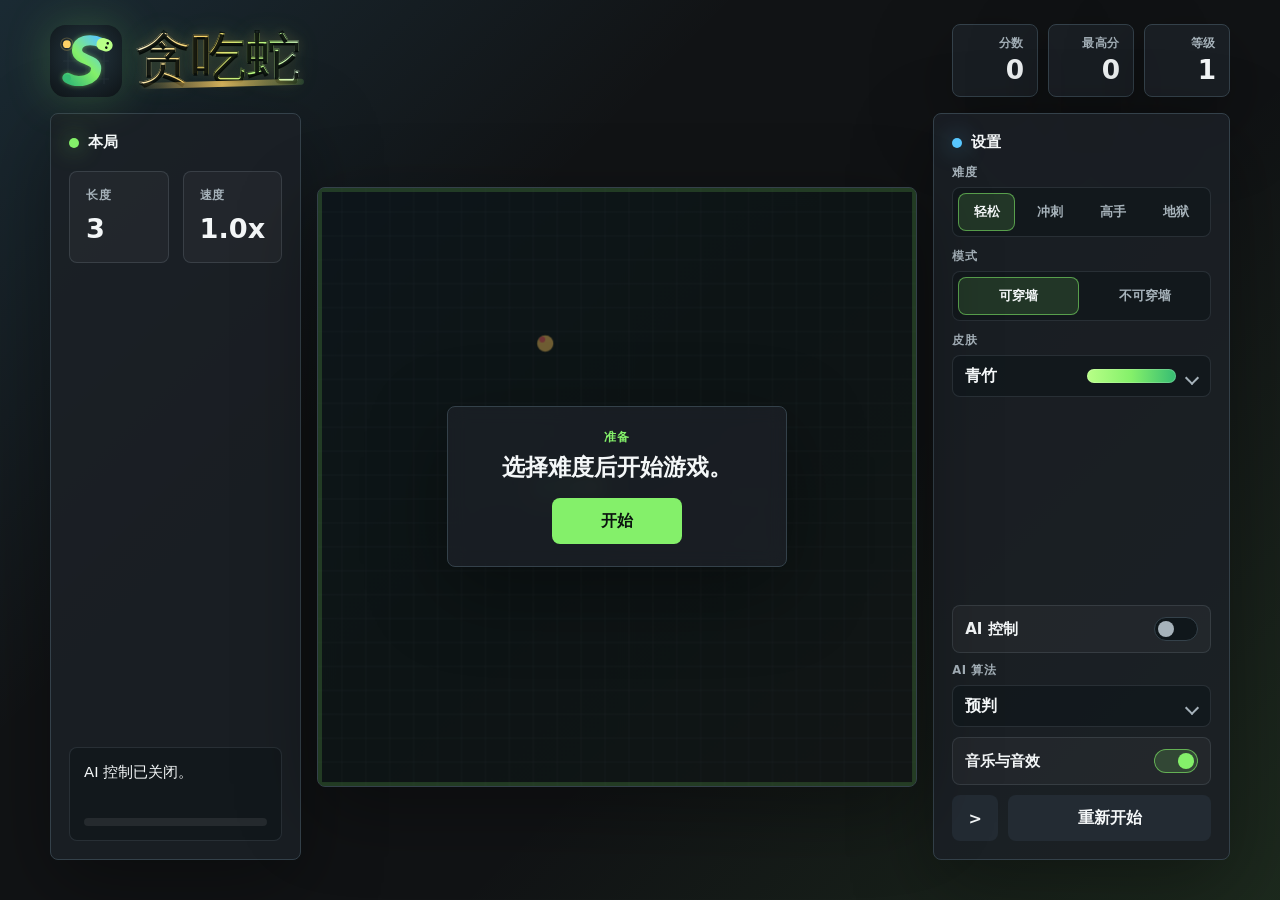
==== index.html @ 8329595c "updata AI" ====
<!doctype html>
<html lang="zh-CN">
  <head>
    <meta charset="utf-8" />
    <meta name="viewport" content="width=device-width, initial-scale=1" />
    <title>贪吃蛇</title>
    <link rel="stylesheet" href="styles.css" />
    <link rel="icon" href="favicon.svg" type="image/svg+xml" />
  </head>
  <body>
    <main class="app" aria-label="贪吃蛇游戏">
      <section class="topbar" aria-label="游戏标题">
        <div class="brand">
          <img class="brand-logo" src="logo.svg" alt="" aria-hidden="true" />
          <h1>贪吃蛇</h1>
        </div>
        <div class="scoreboard" aria-label="得分">
          <div class="metric">
            <span>分数</span>
            <strong id="score">0</strong>
          </div>
          <div class="metric">
            <span>最高分</span>
            <strong id="bestScore">0</strong>
          </div>
          <div class="metric">
            <span>等级</span>
            <strong id="level">1</strong>
          </div>
        </div>
      </section>

      <section class="layout">
        <aside class="panel status-panel" aria-label="本局状态">
          <div class="panel-header">
            <span class="dot"></span>
            <h2>本局</h2>
          </div>
          <div class="stat-grid">
            <div>
              <span>长度</span>
              <strong id="length">3</strong>
            </div>
            <div>
              <span>速度</span>
              <strong id="speed">1.0x</strong>
            </div>
          </div>
          <div class="feed" aria-live="polite">
            <p id="eventText">准备开始一局漂亮的走位。</p>
            <div class="progress-track" aria-label="等级进度">
              <span id="levelProgress"></span>
            </div>
          </div>
        </aside>

        <section class="game-shell" aria-label="游戏棋盘">
          <canvas id="board" width="600" height="600"></canvas>
          <div class="overlay visible" id="overlay">
            <div class="overlay-panel">
              <p class="overlay-kicker" id="overlayKicker">准备</p>
              <p class="overlay-title" id="overlayTitle">选择难度后开始游戏。</p>
              <button class="primary-button" id="startButton" type="button">开始</button>
            </div>
          </div>
        </section>

        <aside class="panel options-panel" aria-label="游戏设置">
          <div class="settings-top">
            <div class="panel-header">
              <span class="dot alt"></span>
              <h2>设置</h2>
            </div>

            <div class="option-group">
              <span class="option-title">难度</span>
              <div class="segmented" id="difficultyGroup" role="group" aria-label="难度">
                <button class="segment active" data-difficulty="chill" type="button">轻松</button>
                <button class="segment" data-difficulty="rush" type="button">冲刺</button>
                <button class="segment" data-difficulty="pro" type="button">高手</button>
                <button class="segment" data-difficulty="hell" type="button">地狱</button>
              </div>
            </div>

            <div class="option-group">
              <span class="option-title">模式</span>
              <div class="segmented two-segments" id="wallModeGroup" role="group" aria-label="穿墙模式">
                <button class="segment active" data-wall-mode="wrap" type="button">可穿墙</button>
                <button class="segment" data-wall-mode="solid" type="button">不可穿墙</button>
              </div>
            </div>

            <div class="option-group">
              <span class="option-title" id="skinSelectLabel">皮肤</span>
              <div class="skin-select" id="skinSelect" data-open="false">
                <button class="skin-select-trigger" id="skinSelectTrigger" type="button" aria-haspopup="listbox" aria-expanded="false" aria-labelledby="skinSelectLabel skinSelectLabelText">
                  <span id="skinSelectLabelText">青竹</span>
                  <span class="skin-option-swatch" aria-hidden="true"></span>
                </button>
                <div class="skin-select-menu" role="listbox" aria-labelledby="skinSelectLabel">
                  <button class="skin-option" data-skin="bamboo" type="button" role="option" aria-selected="true">
                    <span>青竹</span>
                    <span class="skin-option-swatch bamboo" aria-hidden="true"></span>
                  </button>
                  <button class="skin-option" data-skin="neon" type="button" role="option">
                    <span>霓虹</span>
                    <span class="skin-option-swatch neon" aria-hidden="true"></span>
                  </button>
                  <button class="skin-option" data-skin="lava" type="button" role="option">
                    <span>熔岩</span>
                    <span class="skin-option-swatch lava" aria-hidden="true"></span>
                  </button>
                  <button class="skin-option" data-skin="glacier" type="button" role="option">
                    <span>冰川</span>
                    <span class="skin-option-swatch glacier" aria-hidden="true"></span>
                  </button>
                  <button class="skin-option" data-skin="candy" type="button" role="option">
                    <span>糖果</span>
                    <span class="skin-option-swatch candy" aria-hidden="true"></span>
                  </button>
                  <button class="skin-option" data-skin="shadow" type="button" role="option">
                    <span>暗影</span>
                    <span class="skin-option-swatch shadow" aria-hidden="true"></span>
                  </button>
                  <button class="skin-option" data-skin="royal" type="button" role="option">
                    <span>皇家</span>
                    <span class="skin-option-swatch royal" aria-hidden="true"></span>
                  </button>
                  <button class="skin-option" data-skin="circuit" type="button" role="option">
                    <span>电路</span>
                    <span class="skin-option-swatch circuit" aria-hidden="true"></span>
                  </button>
                </div>
              </div>
            </div>
          </div>

          <div class="settings-bottom">
            <div class="option-row">
              <label for="aiToggle">AI 控制</label>
              <input id="aiToggle" type="checkbox" />
            </div>

            <div class="option-group">
              <span class="option-title" id="aiAlgorithmSelectLabel">AI 算法</span>
              <div class="ai-select" id="aiAlgorithmSelect" data-open="false">
                <button class="ai-select-trigger" id="aiAlgorithmSelectTrigger" type="button" aria-haspopup="listbox" aria-expanded="false" aria-labelledby="aiAlgorithmSelectLabel aiAlgorithmSelectLabelText">
                  <span id="aiAlgorithmSelectLabelText">预判</span>
                </button>
                <div class="ai-select-menu" role="listbox" aria-labelledby="aiAlgorithmSelectLabel">
                  <button class="ai-option" data-ai-algorithm="greedy" type="button" role="option">贪心</button>
                  <button class="ai-option" data-ai-algorithm="bfs" type="button" role="option">BFS</button>
                  <button class="ai-option active" data-ai-algorithm="lookahead" type="button" role="option" aria-selected="true">预判</button>
                  <button class="ai-option" data-ai-algorithm="safe" type="button" role="option">安全路径</button>
                  <button class="ai-option" data-ai-algorithm="neural" type="button" role="option">深度学习</button>
                  <button class="ai-option" data-ai-algorithm="reinforcement" type="button" role="option">强化学习</button>
                </div>
              </div>
            </div>

            <div class="option-row">
              <label for="soundToggle">音乐与音效</label>
              <input id="soundToggle" type="checkbox" checked />
            </div>

            <div class="controls" aria-label="游戏控制">
              <button class="icon-button" id="pauseButton" type="button" aria-label="暂停或继续" title="暂停或继续">
                <span id="pauseIcon">></span>
              </button>
              <button class="text-button" id="restartButton" type="button">重新开始</button>
            </div>
          </div>
        </aside>
      </section>

      <section class="pad" aria-label="方向键">
        <button class="pad-button up" data-direction="up" type="button" aria-label="向上移动">&uarr;</button>
        <button class="pad-button left" data-direction="left" type="button" aria-label="向左移动">&larr;</button>
        <button class="pad-button center" id="mobilePauseButton" type="button" aria-label="暂停或继续">></button>
        <button class="pad-button right" data-direction="right" type="button" aria-label="向右移动">&rarr;</button>
        <button class="pad-button down" data-direction="down" type="button" aria-label="向下移动">&darr;</button>
      </section>
    </main>

    <script type="module" src="scripts/main.js"></script>
  </body>
</html>
---- styles.css ----
:root {
  color-scheme: dark;
  --bg: #111315;
  --panel: #1b2026;
  --panel-strong: #232b33;
  --board: #10171b;
  --line: #34414a;
  --line-soft: rgba(195, 214, 224, 0.12);
  --text: #f4f7f8;
  --muted: #a7b3bb;
  --green: #84f06a;
  --green-2: #36bc73;
  --gold: #ffd166;
  --red: #ff6b6b;
  --blue: #58c7ff;
  --purple: #b48cff;
  --shadow: 0 24px 80px rgba(0, 0, 0, 0.34);
}

* {
  box-sizing: border-box;
}

html,
body {
  min-height: 100%;
}

body {
  min-height: 100vh;
  margin: 0;
  padding: 24px;
  background:
    linear-gradient(135deg, rgba(88, 199, 255, 0.13), transparent 34%),
    linear-gradient(315deg, rgba(132, 240, 106, 0.1), transparent 38%),
    var(--bg);
  color: var(--text);
  font-family:
    Inter, ui-sans-serif, system-ui, -apple-system, BlinkMacSystemFont, "Segoe UI",
    sans-serif;
}

button,
input,
select {
  font: inherit;
}

button {
  -webkit-tap-highlight-color: transparent;
}

.app {
  width: min(100%, 1180px);
  min-height: calc(100vh - 48px);
  margin: 0 auto;
  display: grid;
  grid-template-rows: auto 1fr auto;
  gap: 16px;
}

.topbar {
  display: flex;
  align-items: end;
  justify-content: space-between;
  gap: 18px;
}

.brand {
  display: flex;
  align-items: center;
  gap: 14px;
}

.brand-logo {
  width: clamp(48px, 8vw, 72px);
  aspect-ratio: 1;
  flex: 0 0 auto;
  filter: drop-shadow(0 0 22px rgba(132, 240, 106, 0.22));
}

.eyebrow {
  margin: 0 0 6px;
  color: var(--green);
  font-size: 0.78rem;
  font-weight: 900;
  text-transform: uppercase;
  letter-spacing: 0.08em;
}

h1,
h2,
p {
  margin: 0;
}

h1 {
  position: relative;
  width: max-content;
  padding: 0 0.08em 0.08em 0;
  font-family: "STXingkai", "华文行楷", "KaiTi", "楷体", "FangSong", "仿宋", serif;
  font-size: 3.45rem;
  font-weight: 400;
  line-height: 0.92;
  letter-spacing: 0;
  color: transparent;
  background: linear-gradient(112deg, #fffbe7 0%, #ffd166 36%, #b8ff87 70%, #ecfeff 100%);
  -webkit-background-clip: text;
  background-clip: text;
  -webkit-text-stroke: 1px rgba(5, 13, 10, 0.78);
  text-shadow:
    0 2px 0 rgba(3, 9, 7, 0.92),
    0 0 12px rgba(255, 209, 102, 0.22),
    0 0 28px rgba(132, 240, 106, 0.2);
}

h1::after {
  content: "";
  position: absolute;
  left: 0.08em;
  right: 0.02em;
  bottom: 0;
  height: 6px;
  border-radius: 999px;
  background: linear-gradient(90deg, rgba(255, 209, 102, 0), rgba(255, 209, 102, 0.92), rgba(132, 240, 106, 0.18));
  transform: rotate(-1.5deg);
  transform-origin: left center;
  opacity: 0.86;
}

h2 {
  font-size: 0.96rem;
  text-transform: uppercase;
}

.scoreboard {
  display: grid;
  grid-template-columns: repeat(3, minmax(86px, 1fr));
  gap: 10px;
}

.metric,
.panel,
.overlay-panel {
  border: 1px solid var(--line);
  border-radius: 8px;
  background: rgba(27, 32, 38, 0.86);
  box-shadow: var(--shadow);
}

.metric {
  min-height: 72px;
  padding: 11px 13px;
  text-align: right;
}

.metric span,
.stat-grid span,
.option-title {
  display: block;
  color: var(--muted);
  font-size: 0.72rem;
  font-weight: 800;
  text-transform: uppercase;
  letter-spacing: 0.06em;
}

.metric strong {
  display: block;
  margin-top: 3px;
  font-size: 1.65rem;
}

.layout {
  min-height: 0;
  display: grid;
  grid-template-columns: minmax(190px, 0.66fr) minmax(320px, 600px) minmax(220px, 0.78fr);
  align-items: stretch;
  justify-content: center;
  gap: 16px;
}

.panel {
  min-width: 0;
  padding: 18px;
  display: flex;
  flex-direction: column;
  gap: 18px;
}

.panel-header {
  display: flex;
  align-items: center;
  gap: 9px;
}

.dot {
  width: 10px;
  height: 10px;
  border-radius: 50%;
  background: var(--green);
  box-shadow: 0 0 22px rgba(132, 240, 106, 0.72);
}

.dot.alt {
  background: var(--blue);
  box-shadow: 0 0 22px rgba(88, 199, 255, 0.62);
}

.stat-grid {
  display: grid;
  grid-template-columns: repeat(2, minmax(0, 1fr));
  gap: 14px;
}

.stat-grid div {
  min-height: 92px;
  padding: 16px;
  border: 1px solid rgba(195, 214, 224, 0.14);
  border-radius: 8px;
  background: rgba(255, 255, 255, 0.035);
}

.stat-grid strong {
  display: block;
  margin-top: 12px;
  font-size: 1.7rem;
  line-height: 1;
}

.feed {
  margin-top: auto;
  padding: 14px;
  border: 1px solid var(--line-soft);
  border-radius: 8px;
  background: rgba(16, 23, 27, 0.72);
}

.feed p {
  min-height: 42px;
  color: var(--text);
  font-size: 0.93rem;
  line-height: 1.45;
}

.progress-track {
  height: 8px;
  margin-top: 14px;
  overflow: hidden;
  border-radius: 999px;
  background: rgba(255, 255, 255, 0.08);
}

.progress-track span {
  display: block;
  width: 0%;
  height: 100%;
  border-radius: inherit;
  background: linear-gradient(90deg, var(--green), var(--blue), var(--gold));
  transition: width 180ms ease;
}

.game-shell {
  position: relative;
  width: 100%;
  align-self: center;
  aspect-ratio: 1;
  border: 1px solid var(--line);
  border-radius: 8px;
  overflow: hidden;
  background: var(--board);
  box-shadow: var(--shadow);
}

canvas {
  display: block;
  width: 100%;
  height: 100%;
  touch-action: none;
}

.overlay {
  position: absolute;
  inset: 0;
  display: grid;
  place-items: center;
  padding: 22px;
  background: rgba(8, 12, 15, 0.58);
  opacity: 0;
  pointer-events: none;
  transition: opacity 150ms ease;
}

.overlay.visible {
  opacity: 1;
  pointer-events: auto;
}

.overlay-panel {
  width: min(88%, 340px);
  padding: 22px;
  text-align: center;
  backdrop-filter: blur(10px);
}

.overlay-kicker {
  color: var(--green);
  font-size: 0.78rem;
  font-weight: 900;
  text-transform: uppercase;
  letter-spacing: 0.08em;
}

.overlay-title {
  margin: 8px 0 18px;
  font-size: 1.45rem;
  font-weight: 900;
  line-height: 1.15;
}

.options-panel {
  justify-content: stretch;
}

.settings-top {
  display: grid;
  gap: 12px;
}

.settings-bottom {
  margin-top: auto;
  display: grid;
  gap: 10px;
}

.option-group {
  display: grid;
  gap: 7px;
}

.segmented {
  display: grid;
  grid-template-columns: repeat(4, 1fr);
  gap: 6px;
  padding: 5px;
  border: 1px solid var(--line-soft);
  border-radius: 8px;
  background: rgba(16, 23, 27, 0.72);
}

.segmented.two-segments {
  grid-template-columns: repeat(2, 1fr);
}

.select-control {
  width: 100%;
  min-height: 42px;
  padding: 0 36px 0 12px;
  border: 1px solid var(--line-soft);
  border-radius: 8px;
  appearance: none;
  background:
    linear-gradient(45deg, transparent 50%, var(--muted) 50%) calc(100% - 18px) 17px / 6px 6px no-repeat,
    linear-gradient(135deg, var(--muted) 50%, transparent 50%) calc(100% - 12px) 17px / 6px 6px no-repeat,
    rgba(16, 23, 27, 0.72);
  color: var(--text);
  cursor: pointer;
  font-weight: 800;
}

.select-control:hover,
.select-control:focus {
  border-color: var(--green);
  outline: none;
}

.skin-select,
.ai-select {
  position: relative;
}

.skin-select-trigger,
.skin-option,
.ai-select-trigger,
.ai-option {
  width: 100%;
  min-height: 42px;
  display: grid;
  align-items: center;
  gap: 10px;
  padding: 0 12px;
  border: 1px solid var(--line-soft);
  border-radius: 8px;
  background: rgba(16, 23, 27, 0.72);
  color: var(--text);
  cursor: pointer;
  font-weight: 800;
  text-align: left;
}

.skin-select-trigger,
.skin-option {
  grid-template-columns: minmax(0, 1fr) minmax(82px, 42%);
}

.ai-select-trigger,
.ai-option {
  grid-template-columns: minmax(0, 1fr);
}

.skin-select-trigger::after,
.ai-select-trigger::after {
  content: "";
  position: absolute;
  right: 14px;
  top: 18px;
  width: 8px;
  height: 8px;
  border-right: 2px solid var(--muted);
  border-bottom: 2px solid var(--muted);
  transform: rotate(45deg);
  pointer-events: none;
}

.skin-select-trigger,
.ai-select-trigger {
  padding-right: 34px;
}

.skin-select-trigger:hover,
.skin-select-trigger:focus,
.skin-option:hover,
.skin-option:focus,
.ai-select-trigger:hover,
.ai-select-trigger:focus,
.ai-option:hover,
.ai-option:focus {
  border-color: var(--green);
  outline: none;
  background: #2b3640;
}

.skin-select-menu,
.ai-select-menu {
  position: absolute;
  z-index: 20;
  top: calc(100% + 6px);
  left: 0;
  right: 0;
  display: none;
  max-height: 236px;
  overflow: auto;
  padding: 6px;
  border: 1px solid var(--line);
  border-radius: 8px;
  background: rgba(16, 23, 27, 0.98);
  box-shadow: var(--shadow);
}

.skin-select[data-open="true"] .skin-select-menu,
.ai-select[data-open="true"] .ai-select-menu {
  display: grid;
  gap: 6px;
}

.ai-select-menu {
  max-height: 138px;
}

.skin-option,
.ai-option {
  min-height: 38px;
  box-shadow: none;
}

.skin-option.active,
.ai-option.active {
  border-color: var(--skin-accent, var(--green));
  background: color-mix(in srgb, var(--skin-accent, var(--green)) 16%, #10171b);
}

.skin-option-swatch {
  height: 14px;
  border-radius: 999px;
  background: linear-gradient(
    90deg,
    var(--skin-preview-start, #b8ff87),
    var(--skin-preview-mid, #84f06a),
    var(--skin-preview-end, #36bc73)
  );
  box-shadow: inset 0 0 0 1px rgba(255, 255, 255, 0.18);
}

.skin-option-swatch.bamboo {
  background: linear-gradient(90deg, #b8ff87, #84f06a, #36bc73);
}

.skin-option-swatch.neon {
  background: linear-gradient(90deg, #58c7ff, #ff4fd8, #f7ff4a);
}

.skin-option-swatch.lava {
  background: linear-gradient(90deg, #ffd166, #ff7a3d, #d83a2e);
}

.skin-option-swatch.glacier {
  background: linear-gradient(90deg, #ecfeff, #7dd3fc, #2f80ed);
}

.skin-option-swatch.candy {
  background: linear-gradient(90deg, #fff7ad, #ff7ab6, #8b5cf6);
}

.skin-option-swatch.shadow {
  background: linear-gradient(90deg, #e5e7eb, #64748b, #111827);
}

.skin-option-swatch.royal {
  background: linear-gradient(90deg, #fde68a, #c084fc, #4338ca);
}

.skin-option-swatch.circuit {
  background: linear-gradient(90deg, #d9f99d, #22d3ee, #0f766e);
}

.segment,
.primary-button,
.text-button,
.icon-button,
.pad-button {
  border: 1px solid transparent;
  border-radius: 8px;
  color: var(--text);
  cursor: pointer;
  transition:
    transform 120ms ease,
    background 120ms ease,
    border-color 120ms ease,
    color 120ms ease;
}

.segment {
  min-height: 38px;
  padding: 0 8px;
  background: transparent;
  color: var(--muted);
  font-size: 0.82rem;
  font-weight: 900;
}

.segment.active {
  border-color: rgba(132, 240, 106, 0.56);
  background: rgba(132, 240, 106, 0.14);
  color: var(--text);
}

.option-row {
  min-height: 48px;
  display: flex;
  align-items: center;
  justify-content: space-between;
  gap: 12px;
  padding: 10px 12px;
  border: 1px solid var(--line-soft);
  border-radius: 8px;
  background: rgba(255, 255, 255, 0.035);
  color: var(--text);
  font-size: 0.94rem;
  font-weight: 800;
}

input[type="checkbox"] {
  width: 44px;
  height: 24px;
  margin: 0;
  appearance: none;
  border: 1px solid var(--line);
  border-radius: 999px;
  background: #10171b;
  cursor: pointer;
  position: relative;
  transition:
    background 120ms ease,
    border-color 120ms ease;
}

input[type="checkbox"]::after {
  content: "";
  position: absolute;
  top: 3px;
  left: 3px;
  width: 16px;
  height: 16px;
  border-radius: 50%;
  background: var(--muted);
  transition:
    left 120ms ease,
    background 120ms ease;
}

input[type="checkbox"]:checked {
  border-color: rgba(132, 240, 106, 0.62);
  background: rgba(132, 240, 106, 0.16);
}

input[type="checkbox"]:checked::after {
  left: 23px;
  background: var(--green);
}

.controls {
  display: flex;
  align-items: center;
  gap: 10px;
}

.primary-button,
.text-button,
.icon-button,
.pad-button {
  background: var(--panel-strong);
  font-weight: 900;
}

.primary-button:hover,
.text-button:hover,
.icon-button:hover,
.pad-button:hover,
.segment:hover {
  border-color: var(--green);
  background: #2b3640;
}

.primary-button:active,
.text-button:active,
.icon-button:active,
.pad-button:active,
.segment:active {
  transform: translateY(1px);
}

.primary-button {
  min-width: 130px;
  min-height: 46px;
  padding: 0 18px;
  background: var(--green);
  color: #0b140f;
}

.primary-button:hover {
  color: #0b140f;
  background: #a4ff8c;
}

.text-button {
  flex: 1;
  min-height: 46px;
  padding: 0 16px;
}

.icon-button {
  width: 46px;
  height: 46px;
  display: grid;
  place-items: center;
  flex: 0 0 auto;
}

.pad {
  width: min(100%, 300px);
  justify-self: center;
  display: none;
  grid-template-columns: repeat(3, 74px);
  grid-template-rows: repeat(3, 52px);
  justify-content: center;
  gap: 8px;
}

.pad-button {
  min-width: 74px;
  height: 52px;
  font-size: 1rem;
}

.pad-button.up {
  grid-column: 2;
}

.pad-button.left {
  grid-column: 1;
  grid-row: 2;
}

.pad-button.center {
  grid-column: 2;
  grid-row: 2;
  color: var(--gold);
}

.pad-button.right {
  grid-column: 3;
  grid-row: 2;
}

.pad-button.down {
  grid-column: 2;
  grid-row: 3;
}

@media (max-width: 980px) {
  body {
    padding: 18px;
  }

  .app {
    min-height: calc(100vh - 36px);
  }

  .topbar {
    align-items: stretch;
    flex-direction: column;
  }

  .scoreboard {
    width: 100%;
  }

  .layout {
    grid-template-columns: 1fr;
  }

  .status-panel,
  .options-panel {
    order: 2;
  }

  .game-shell {
    max-width: min(100%, 640px);
    justify-self: center;
  }

  .panel {
    max-width: 640px;
    width: 100%;
    justify-self: center;
  }

  .pad {
    display: grid;
  }
}

@media (max-width: 560px) {
  body {
    padding: 12px;
  }

  .app {
    gap: 12px;
  }

  h1 {
    font-size: 2.65rem;
  }

  .scoreboard {
    grid-template-columns: repeat(3, minmax(0, 1fr));
  }

  .metric {
    min-height: 64px;
    padding: 9px 10px;
  }

  .metric strong {
    font-size: 1.35rem;
  }

  .panel {
    padding: 14px;
  }

  .stat-grid {
    grid-template-columns: repeat(2, minmax(0, 1fr));
  }

  .pad {
    grid-template-columns: repeat(3, 64px);
    grid-template-rows: repeat(3, 48px);
  }

  .pad-button {
    min-width: 64px;
    height: 48px;
  }
}
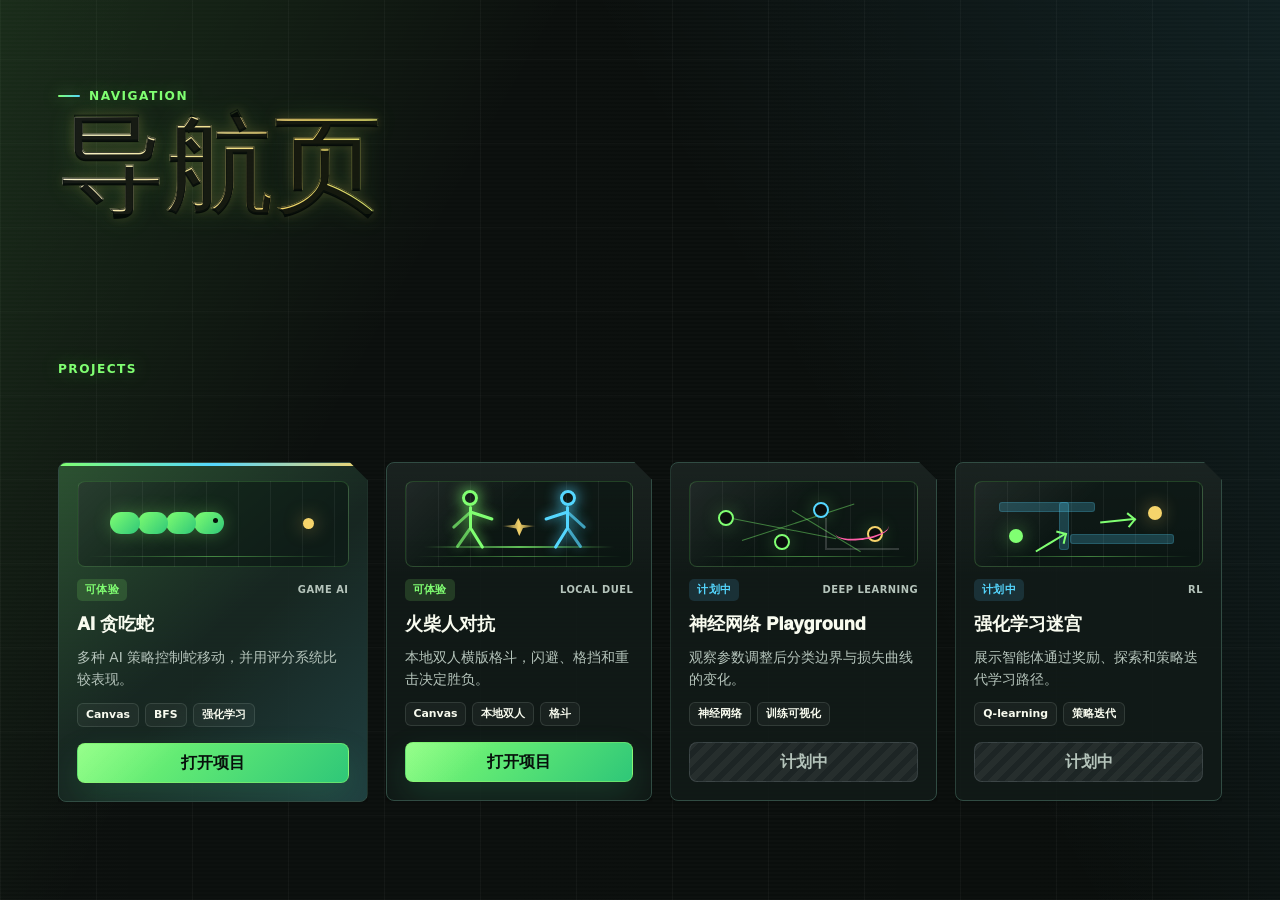
==== commit 5a7793c7: "add snake game and stick fight game" ====
--- a/index.html
+++ b/index.html
@@ -1,187 +1,136 @@
 <!doctype html>
 <html lang="zh-CN">
-  <head>
-    <meta charset="utf-8" />
-    <meta name="viewport" content="width=device-width, initial-scale=1" />
-    <title>贪吃蛇</title>
-    <link rel="stylesheet" href="styles.css" />
-    <link rel="icon" href="favicon.svg" type="image/svg+xml" />
-  </head>
-  <body>
-    <main class="app" aria-label="贪吃蛇游戏">
-      <section class="topbar" aria-label="游戏标题">
-        <div class="brand">
-          <img class="brand-logo" src="logo.svg" alt="" aria-hidden="true" />
-          <h1>贪吃蛇</h1>
-        </div>
-        <div class="scoreboard" aria-label="得分">
-          <div class="metric">
-            <span>分数</span>
-            <strong id="score">0</strong>
+
+<head>
+  <meta charset="utf-8" />
+  <meta name="viewport" content="width=device-width, initial-scale=1" />
+  <title>导航页</title>
+  <meta name="description" content="导航页" />
+  <link rel="stylesheet" href="styles.css" />
+  <link rel="icon" href="favicon.svg" type="image/svg+xml" />
+</head>
+
+<body>
+  <main class="site-shell" aria-label="导航页">
+    <header class="hero" aria-label="站点概览">
+      <div class="hero-copy">
+        <p class="eyebrow"><span></span>Navigation</p>
+        <h1>导航页</h1>
+      </div>
+    </header>
+
+    <section class="projects-section" aria-labelledby="projects-title">
+      <div class="section-heading">
+        <p class="eyebrow" id="projects-title">Projects</p>
+      </div>
+
+      <div class="project-grid">
+        <article class="project-card featured">
+          <div class="project-visual snake-visual" aria-hidden="true">
+            <span class="snake-segment head"></span>
+            <span class="snake-segment body body-1"></span>
+            <span class="snake-segment body body-2"></span>
+            <span class="snake-segment body body-3"></span>
+            <span class="food-dot"></span>
           </div>
-          <div class="metric">
-            <span>最高分</span>
-            <strong id="bestScore">0</strong>
+          <div class="card-topline">
+            <span class="status ready">可体验</span>
+            <span class="project-type">Game AI</span>
           </div>
-          <div class="metric">
-            <span>等级</span>
-            <strong id="level">1</strong>
+          <h3>AI 贪吃蛇</h3>
+          <p>多种 AI 策略控制蛇移动，并用评分系统比较表现。</p>
+          <div class="tag-list" aria-label="技术标签">
+            <span>Canvas</span>
+            <span>BFS</span>
+            <span>强化学习</span>
           </div>
-        </div>
-      </section>
+          <a class="card-action" href="snake/">打开项目</a>
+        </article>
 
-      <section class="layout">
-        <aside class="panel status-panel" aria-label="本局状态">
-          <div class="panel-header">
-            <span class="dot"></span>
-            <h2>本局</h2>
+        <article class="project-card">
+          <div class="project-visual duel-visual" aria-hidden="true">
+            <span class="duel-floor"></span>
+            <span class="stickman fighter-left">
+              <span class="stick-head"></span>
+              <span class="stick-body"></span>
+              <span class="stick-arm arm-front"></span>
+              <span class="stick-arm arm-back"></span>
+              <span class="stick-leg leg-front"></span>
+              <span class="stick-leg leg-back"></span>
+            </span>
+            <span class="stickman fighter-right">
+              <span class="stick-head"></span>
+              <span class="stick-body"></span>
+              <span class="stick-arm arm-front"></span>
+              <span class="stick-arm arm-back"></span>
+              <span class="stick-leg leg-front"></span>
+              <span class="stick-leg leg-back"></span>
+            </span>
+            <span class="impact-flash"></span>
           </div>
-          <div class="stat-grid">
-            <div>
-              <span>长度</span>
-              <strong id="length">3</strong>
-            </div>
-            <div>
-              <span>速度</span>
-              <strong id="speed">1.0x</strong>
-            </div>
+          <div class="card-topline">
+            <span class="status ready">可体验</span>
+            <span class="project-type">Local Duel</span>
           </div>
-          <div class="feed" aria-live="polite">
-            <p id="eventText">准备开始一局漂亮的走位。</p>
-            <div class="progress-track" aria-label="等级进度">
-              <span id="levelProgress"></span>
-            </div>
+          <h3>火柴人对抗</h3>
+          <p>本地双人横版格斗，闪避、格挡和重击决定胜负。</p>
+          <div class="tag-list" aria-label="技术标签">
+            <span>Canvas</span>
+            <span>本地双人</span>
+            <span>格斗</span>
           </div>
-        </aside>
+          <a class="card-action" href="stick-fight/">打开项目</a>
+        </article>
 
-        <section class="game-shell" aria-label="游戏棋盘">
-          <canvas id="board" width="600" height="600"></canvas>
-          <div class="overlay visible" id="overlay">
-            <div class="overlay-panel">
-              <p class="overlay-kicker" id="overlayKicker">准备</p>
-              <p class="overlay-title" id="overlayTitle">选择难度后开始游戏。</p>
-              <button class="primary-button" id="startButton" type="button">开始</button>
-            </div>
+        <article class="project-card">
+          <div class="project-visual network-visual" aria-hidden="true">
+            <span class="network-line line-a"></span>
+            <span class="network-line line-b"></span>
+            <span class="network-line line-c"></span>
+            <span class="network-node node-a"></span>
+            <span class="network-node node-b"></span>
+            <span class="network-node node-c"></span>
+            <span class="network-node node-d"></span>
+            <span class="loss-curve"></span>
           </div>
-        </section>
+          <div class="card-topline">
+            <span class="status planned">计划中</span>
+            <span class="project-type">Deep Learning</span>
+          </div>
+          <h3>神经网络 Playground</h3>
+          <p>观察参数调整后分类边界与损失曲线的变化。</p>
+          <div class="tag-list" aria-label="技术标签">
+            <span>神经网络</span>
+            <span>训练可视化</span>
+          </div>
+          <span class="card-action disabled" aria-disabled="true">计划中</span>
+        </article>
 
-        <aside class="panel options-panel" aria-label="游戏设置">
-          <div class="settings-top">
-            <div class="panel-header">
-              <span class="dot alt"></span>
-              <h2>设置</h2>
-            </div>
+        <article class="project-card">
+          <div class="project-visual maze-visual" aria-hidden="true">
+            <span class="maze-wall wall-a"></span>
+            <span class="maze-wall wall-b"></span>
+            <span class="maze-wall wall-c"></span>
+            <span class="agent-dot"></span>
+            <span class="reward-dot"></span>
+            <span class="policy-arrow arrow-a"></span>
+            <span class="policy-arrow arrow-b"></span>
+          </div>
+          <div class="card-topline">
+            <span class="status planned">计划中</span>
+            <span class="project-type">RL</span>
+          </div>
+          <h3>强化学习迷宫</h3>
+          <p>展示智能体通过奖励、探索和策略迭代学习路径。</p>
+          <div class="tag-list" aria-label="技术标签">
+            <span>Q-learning</span>
+            <span>策略迭代</span>
+          </div>
+          <span class="card-action disabled" aria-disabled="true">计划中</span>
+        </article>
+      </div>
+    </section>
+  </main>
+</body>
 
-            <div class="option-group">
-              <span class="option-title">难度</span>
-              <div class="segmented" id="difficultyGroup" role="group" aria-label="难度">
-                <button class="segment active" data-difficulty="chill" type="button">轻松</button>
-                <button class="segment" data-difficulty="rush" type="button">冲刺</button>
-                <button class="segment" data-difficulty="pro" type="button">高手</button>
-                <button class="segment" data-difficulty="hell" type="button">地狱</button>
-              </div>
-            </div>
-
-            <div class="option-group">
-              <span class="option-title">模式</span>
-              <div class="segmented two-segments" id="wallModeGroup" role="group" aria-label="穿墙模式">
-                <button class="segment active" data-wall-mode="wrap" type="button">可穿墙</button>
-                <button class="segment" data-wall-mode="solid" type="button">不可穿墙</button>
-              </div>
-            </div>
-
-            <div class="option-group">
-              <span class="option-title" id="skinSelectLabel">皮肤</span>
-              <div class="skin-select" id="skinSelect" data-open="false">
-                <button class="skin-select-trigger" id="skinSelectTrigger" type="button" aria-haspopup="listbox" aria-expanded="false" aria-labelledby="skinSelectLabel skinSelectLabelText">
-                  <span id="skinSelectLabelText">青竹</span>
-                  <span class="skin-option-swatch" aria-hidden="true"></span>
-                </button>
-                <div class="skin-select-menu" role="listbox" aria-labelledby="skinSelectLabel">
-                  <button class="skin-option" data-skin="bamboo" type="button" role="option" aria-selected="true">
-                    <span>青竹</span>
-                    <span class="skin-option-swatch bamboo" aria-hidden="true"></span>
-                  </button>
-                  <button class="skin-option" data-skin="neon" type="button" role="option">
-                    <span>霓虹</span>
-                    <span class="skin-option-swatch neon" aria-hidden="true"></span>
-                  </button>
-                  <button class="skin-option" data-skin="lava" type="button" role="option">
-                    <span>熔岩</span>
-                    <span class="skin-option-swatch lava" aria-hidden="true"></span>
-                  </button>
-                  <button class="skin-option" data-skin="glacier" type="button" role="option">
-                    <span>冰川</span>
-                    <span class="skin-option-swatch glacier" aria-hidden="true"></span>
-                  </button>
-                  <button class="skin-option" data-skin="candy" type="button" role="option">
-                    <span>糖果</span>
-                    <span class="skin-option-swatch candy" aria-hidden="true"></span>
-                  </button>
-                  <button class="skin-option" data-skin="shadow" type="button" role="option">
-                    <span>暗影</span>
-                    <span class="skin-option-swatch shadow" aria-hidden="true"></span>
-                  </button>
-                  <button class="skin-option" data-skin="royal" type="button" role="option">
-                    <span>皇家</span>
-                    <span class="skin-option-swatch royal" aria-hidden="true"></span>
-                  </button>
-                  <button class="skin-option" data-skin="circuit" type="button" role="option">
-                    <span>电路</span>
-                    <span class="skin-option-swatch circuit" aria-hidden="true"></span>
-                  </button>
-                </div>
-              </div>
-            </div>
-          </div>
-
-          <div class="settings-bottom">
-            <div class="option-row">
-              <label for="aiToggle">AI 控制</label>
-              <input id="aiToggle" type="checkbox" />
-            </div>
-
-            <div class="option-group">
-              <span class="option-title" id="aiAlgorithmSelectLabel">AI 算法</span>
-              <div class="ai-select" id="aiAlgorithmSelect" data-open="false">
-                <button class="ai-select-trigger" id="aiAlgorithmSelectTrigger" type="button" aria-haspopup="listbox" aria-expanded="false" aria-labelledby="aiAlgorithmSelectLabel aiAlgorithmSelectLabelText">
-                  <span id="aiAlgorithmSelectLabelText">预判</span>
-                </button>
-                <div class="ai-select-menu" role="listbox" aria-labelledby="aiAlgorithmSelectLabel">
-                  <button class="ai-option" data-ai-algorithm="greedy" type="button" role="option">贪心</button>
-                  <button class="ai-option" data-ai-algorithm="bfs" type="button" role="option">BFS</button>
-                  <button class="ai-option active" data-ai-algorithm="lookahead" type="button" role="option" aria-selected="true">预判</button>
-                  <button class="ai-option" data-ai-algorithm="safe" type="button" role="option">安全路径</button>
-                  <button class="ai-option" data-ai-algorithm="neural" type="button" role="option">深度学习</button>
-                  <button class="ai-option" data-ai-algorithm="reinforcement" type="button" role="option">强化学习</button>
-                </div>
-              </div>
-            </div>
-
-            <div class="option-row">
-              <label for="soundToggle">音乐与音效</label>
-              <input id="soundToggle" type="checkbox" checked />
-            </div>
-
-            <div class="controls" aria-label="游戏控制">
-              <button class="icon-button" id="pauseButton" type="button" aria-label="暂停或继续" title="暂停或继续">
-                <span id="pauseIcon">></span>
-              </button>
-              <button class="text-button" id="restartButton" type="button">重新开始</button>
-            </div>
-          </div>
-        </aside>
-      </section>
-
-      <section class="pad" aria-label="方向键">
-        <button class="pad-button up" data-direction="up" type="button" aria-label="向上移动">&uarr;</button>
-        <button class="pad-button left" data-direction="left" type="button" aria-label="向左移动">&larr;</button>
-        <button class="pad-button center" id="mobilePauseButton" type="button" aria-label="暂停或继续">></button>
-        <button class="pad-button right" data-direction="right" type="button" aria-label="向右移动">&rarr;</button>
-        <button class="pad-button down" data-direction="down" type="button" aria-label="向下移动">&darr;</button>
-      </section>
-    </main>
-
-    <script type="module" src="scripts/main.js"></script>
-  </body>
 </html>
--- a/styles.css
+++ b/styles.css
@@ -1,110 +1,137 @@
 :root {
   color-scheme: dark;
-  --bg: #111315;
-  --panel: #1b2026;
-  --panel-strong: #232b33;
-  --board: #10171b;
-  --line: #34414a;
-  --line-soft: rgba(195, 214, 224, 0.12);
-  --text: #f4f7f8;
-  --muted: #a7b3bb;
-  --green: #84f06a;
-  --green-2: #36bc73;
-  --gold: #ffd166;
-  --red: #ff6b6b;
-  --blue: #58c7ff;
-  --purple: #b48cff;
-  --shadow: 0 24px 80px rgba(0, 0, 0, 0.34);
+  --bg: #090d0b;
+  --ink: #0f1815;
+  --panel: rgba(18, 27, 25, 0.88);
+  --panel-strong: rgba(25, 41, 36, 0.94);
+  --line: #314c43;
+  --line-soft: rgba(204, 230, 215, 0.13);
+  --text: #f8fbef;
+  --muted: #b5c4bb;
+  --green: #80ff72;
+  --green-2: #2fc778;
+  --gold: #f5d46b;
+  --amber: #ff9f45;
+  --blue: #55d7ff;
+  --pink: #ff5ea8;
+  --shadow: 0 22px 58px rgba(0, 0, 0, 0.38);
 }
 
 * {
   box-sizing: border-box;
 }
 
-html,
-body {
+html {
   min-height: 100%;
 }
 
 body {
   min-height: 100vh;
   margin: 0;
-  padding: 24px;
   background:
-    linear-gradient(135deg, rgba(88, 199, 255, 0.13), transparent 34%),
-    linear-gradient(315deg, rgba(132, 240, 106, 0.1), transparent 38%),
+    linear-gradient(119deg, rgba(128, 255, 114, 0.12), transparent 32%),
+    linear-gradient(241deg, rgba(85, 215, 255, 0.09), transparent 39%),
+    repeating-linear-gradient(90deg, rgba(255, 255, 255, 0.035) 0 1px, transparent 1px 96px),
+    repeating-linear-gradient(0deg, rgba(255, 255, 255, 0.025) 0 1px, transparent 1px 84px),
     var(--bg);
   color: var(--text);
   font-family:
-    Inter, ui-sans-serif, system-ui, -apple-system, BlinkMacSystemFont, "Segoe UI",
-    sans-serif;
-}
-
-button,
-input,
-select {
-  font: inherit;
-}
-
-button {
-  -webkit-tap-highlight-color: transparent;
-}
-
-.app {
-  width: min(100%, 1180px);
-  min-height: calc(100vh - 48px);
-  margin: 0 auto;
-  display: grid;
-  grid-template-rows: auto 1fr auto;
-  gap: 16px;
-}
-
-.topbar {
-  display: flex;
-  align-items: end;
-  justify-content: space-between;
-  gap: 18px;
-}
-
-.brand {
-  display: flex;
-  align-items: center;
-  gap: 14px;
-}
-
-.brand-logo {
-  width: clamp(48px, 8vw, 72px);
-  aspect-ratio: 1;
-  flex: 0 0 auto;
-  filter: drop-shadow(0 0 22px rgba(132, 240, 106, 0.22));
-}
-
-.eyebrow {
-  margin: 0 0 6px;
-  color: var(--green);
-  font-size: 0.78rem;
-  font-weight: 900;
-  text-transform: uppercase;
-  letter-spacing: 0.08em;
-}
-
+    "LXGW WenKai", "霞鹜文楷", "Microsoft YaHei", "PingFang SC", "Noto Sans SC",
+    ui-sans-serif, system-ui, sans-serif;
+}
+
+body::before {
+  content: "";
+  position: fixed;
+  inset: 0;
+  pointer-events: none;
+  background-image:
+    linear-gradient(rgba(255, 255, 255, 0.028) 50%, transparent 50%),
+    linear-gradient(90deg, rgba(255, 255, 255, 0.018), transparent);
+  background-size: 100% 4px, 100% 100%;
+  mix-blend-mode: screen;
+  opacity: 0.36;
+}
+
+a {
+  color: inherit;
+  text-decoration: none;
+}
+
+a:focus-visible {
+  outline: 2px solid var(--gold);
+  outline-offset: 4px;
+}
+
+p,
 h1,
 h2,
-p {
+h3 {
   margin: 0;
 }
 
+.site-shell {
+  width: min(100%, 1220px);
+  min-height: 100vh;
+  margin: 0 auto;
+  padding: 54px 28px 44px;
+  display: grid;
+  grid-template-rows: auto auto;
+  gap: 36px;
+}
+
+.card-action {
+  min-height: 40px;
+  display: inline-flex;
+  align-items: center;
+  justify-content: center;
+  border-radius: 8px;
+  font-weight: 900;
+  line-height: 1;
+  white-space: nowrap;
+}
+
+.card-action:not(.disabled):active {
+  transform: translateY(1px);
+}
+
+.hero {
+  position: relative;
+  max-width: 940px;
+  padding-top: 28px;
+  animation: riseIn 560ms ease both;
+}
+
+.eyebrow {
+  display: inline-flex;
+  align-items: center;
+  gap: 9px;
+  margin-bottom: 14px;
+  color: var(--green);
+  font-size: 0.76rem;
+  font-weight: 900;
+  letter-spacing: 0.12em;
+  text-transform: uppercase;
+  text-shadow: 0 0 18px rgba(128, 255, 114, 0.34);
+}
+
+.eyebrow span {
+  width: 22px;
+  height: 2px;
+  border-radius: 999px;
+  background: linear-gradient(90deg, var(--green), var(--blue));
+  box-shadow: 0 0 16px rgba(128, 255, 114, 0.55);
+}
+
 h1 {
-  position: relative;
-  width: max-content;
-  padding: 0 0.08em 0.08em 0;
+  max-width: 820px;
   font-family: "STXingkai", "华文行楷", "KaiTi", "楷体", "FangSong", "仿宋", serif;
-  font-size: 3.45rem;
+  font-size: clamp(3.4rem, 8.4vw, 7rem);
   font-weight: 400;
-  line-height: 0.92;
+  line-height: 0.9;
   letter-spacing: 0;
   color: transparent;
-  background: linear-gradient(112deg, #fffbe7 0%, #ffd166 36%, #b8ff87 70%, #ecfeff 100%);
+  background: linear-gradient(108deg, #fffbe7 0%, var(--gold) 30%, var(--green) 68%, #dffcff 100%);
   -webkit-background-clip: text;
   background-clip: text;
   -webkit-text-stroke: 1px rgba(5, 13, 10, 0.78);
@@ -114,683 +141,575 @@
     0 0 28px rgba(132, 240, 106, 0.2);
 }
 
-h1::after {
-  content: "";
-  position: absolute;
-  left: 0.08em;
-  right: 0.02em;
-  bottom: 0;
-  height: 6px;
-  border-radius: 999px;
-  background: linear-gradient(90deg, rgba(255, 209, 102, 0), rgba(255, 209, 102, 0.92), rgba(132, 240, 106, 0.18));
-  transform: rotate(-1.5deg);
-  transform-origin: left center;
-  opacity: 0.86;
-}
-
-h2 {
-  font-size: 0.96rem;
-  text-transform: uppercase;
-}
-
-.scoreboard {
+h1 span {
+  display: block;
+}
+
+.hero-note {
+  max-width: 520px;
+  margin-top: 18px;
+  color: var(--muted);
+  font-size: 0.98rem;
+  line-height: 1.72;
+}
+
+.projects-section {
   display: grid;
-  grid-template-columns: repeat(3, minmax(86px, 1fr));
-  gap: 10px;
-}
-
-.metric,
-.panel,
-.overlay-panel {
-  border: 1px solid var(--line);
-  border-radius: 8px;
-  background: rgba(27, 32, 38, 0.86);
-  box-shadow: var(--shadow);
-}
-
-.metric {
-  min-height: 72px;
-  padding: 11px 13px;
-  text-align: right;
-}
-
-.metric span,
-.stat-grid span,
-.option-title {
-  display: block;
-  color: var(--muted);
-  font-size: 0.72rem;
-  font-weight: 800;
-  text-transform: uppercase;
-  letter-spacing: 0.06em;
-}
-
-.metric strong {
-  display: block;
-  margin-top: 3px;
-  font-size: 1.65rem;
-}
-
-.layout {
-  min-height: 0;
+  grid-template-rows: auto auto;
+  gap: 18px;
+  animation: riseIn 660ms 80ms ease both;
+}
+
+.section-heading {
+  min-height: 20px;
+}
+
+.project-grid {
   display: grid;
-  grid-template-columns: minmax(190px, 0.66fr) minmax(320px, 600px) minmax(220px, 0.78fr);
-  align-items: stretch;
-  justify-content: center;
-  gap: 16px;
-}
-
-.panel {
-  min-width: 0;
+  grid-template-columns: minmax(280px, 1.16fr) repeat(3, minmax(0, 1fr));
+  gap: 18px;
+  align-items: start;
+}
+
+.project-card {
+  position: relative;
+  overflow: hidden;
+  min-height: 318px;
   padding: 18px;
   display: flex;
   flex-direction: column;
-  gap: 18px;
-}
-
-.panel-header {
-  display: flex;
-  align-items: center;
-  gap: 9px;
-}
-
-.dot {
-  width: 10px;
-  height: 10px;
-  border-radius: 50%;
-  background: var(--green);
-  box-shadow: 0 0 22px rgba(132, 240, 106, 0.72);
-}
-
-.dot.alt {
-  background: var(--blue);
-  box-shadow: 0 0 22px rgba(88, 199, 255, 0.62);
-}
-
-.stat-grid {
-  display: grid;
-  grid-template-columns: repeat(2, minmax(0, 1fr));
-  gap: 14px;
-}
-
-.stat-grid div {
-  min-height: 92px;
-  padding: 16px;
-  border: 1px solid rgba(195, 214, 224, 0.14);
-  border-radius: 8px;
-  background: rgba(255, 255, 255, 0.035);
-}
-
-.stat-grid strong {
-  display: block;
-  margin-top: 12px;
-  font-size: 1.7rem;
-  line-height: 1;
-}
-
-.feed {
-  margin-top: auto;
-  padding: 14px;
-  border: 1px solid var(--line-soft);
-  border-radius: 8px;
-  background: rgba(16, 23, 27, 0.72);
-}
-
-.feed p {
-  min-height: 42px;
-  color: var(--text);
-  font-size: 0.93rem;
-  line-height: 1.45;
-}
-
-.progress-track {
-  height: 8px;
-  margin-top: 14px;
-  overflow: hidden;
-  border-radius: 999px;
-  background: rgba(255, 255, 255, 0.08);
-}
-
-.progress-track span {
-  display: block;
-  width: 0%;
-  height: 100%;
-  border-radius: inherit;
-  background: linear-gradient(90deg, var(--green), var(--blue), var(--gold));
-  transition: width 180ms ease;
-}
-
-.game-shell {
-  position: relative;
-  width: 100%;
-  align-self: center;
-  aspect-ratio: 1;
+  gap: 12px;
   border: 1px solid var(--line);
   border-radius: 8px;
-  overflow: hidden;
-  background: var(--board);
+  background:
+    linear-gradient(180deg, rgba(255, 255, 255, 0.045), transparent 34%),
+    var(--panel);
   box-shadow: var(--shadow);
-}
-
-canvas {
-  display: block;
-  width: 100%;
-  height: 100%;
-  touch-action: none;
-}
-
-.overlay {
-  position: absolute;
-  inset: 0;
-  display: grid;
-  place-items: center;
-  padding: 22px;
-  background: rgba(8, 12, 15, 0.58);
-  opacity: 0;
-  pointer-events: none;
-  transition: opacity 150ms ease;
-}
-
-.overlay.visible {
-  opacity: 1;
-  pointer-events: auto;
-}
-
-.overlay-panel {
-  width: min(88%, 340px);
-  padding: 22px;
-  text-align: center;
-  backdrop-filter: blur(10px);
-}
-
-.overlay-kicker {
-  color: var(--green);
-  font-size: 0.78rem;
-  font-weight: 900;
-  text-transform: uppercase;
-  letter-spacing: 0.08em;
-}
-
-.overlay-title {
-  margin: 8px 0 18px;
-  font-size: 1.45rem;
-  font-weight: 900;
-  line-height: 1.15;
-}
-
-.options-panel {
-  justify-content: stretch;
-}
-
-.settings-top {
-  display: grid;
-  gap: 12px;
-}
-
-.settings-bottom {
-  margin-top: auto;
-  display: grid;
-  gap: 10px;
-}
-
-.option-group {
-  display: grid;
-  gap: 7px;
-}
-
-.segmented {
-  display: grid;
-  grid-template-columns: repeat(4, 1fr);
-  gap: 6px;
-  padding: 5px;
-  border: 1px solid var(--line-soft);
-  border-radius: 8px;
-  background: rgba(16, 23, 27, 0.72);
-}
-
-.segmented.two-segments {
-  grid-template-columns: repeat(2, 1fr);
-}
-
-.select-control {
-  width: 100%;
-  min-height: 42px;
-  padding: 0 36px 0 12px;
-  border: 1px solid var(--line-soft);
-  border-radius: 8px;
-  appearance: none;
+  isolation: isolate;
+  clip-path: polygon(0 0, calc(100% - 18px) 0, 100% 18px, 100% 100%, 0 100%);
+  transition:
+    transform 160ms ease,
+    border-color 160ms ease,
+    background 160ms ease,
+    box-shadow 160ms ease;
+}
+
+.project-card:hover,
+.project-card:focus-within {
+  transform: translateY(-5px);
+  border-color: rgba(132, 240, 106, 0.42);
+  background: rgba(25, 35, 33, 0.96);
+  box-shadow: 0 22px 56px rgba(0, 0, 0, 0.34);
+}
+
+.project-card.featured {
+  min-height: 340px;
   background:
-    linear-gradient(45deg, transparent 50%, var(--muted) 50%) calc(100% - 18px) 17px / 6px 6px no-repeat,
-    linear-gradient(135deg, var(--muted) 50%, transparent 50%) calc(100% - 12px) 17px / 6px 6px no-repeat,
-    rgba(16, 23, 27, 0.72);
-  color: var(--text);
-  cursor: pointer;
-  font-weight: 800;
-}
-
-.select-control:hover,
-.select-control:focus {
-  border-color: var(--green);
-  outline: none;
-}
-
-.skin-select,
-.ai-select {
-  position: relative;
-}
-
-.skin-select-trigger,
-.skin-option,
-.ai-select-trigger,
-.ai-option {
-  width: 100%;
-  min-height: 42px;
-  display: grid;
-  align-items: center;
-  gap: 10px;
-  padding: 0 12px;
-  border: 1px solid var(--line-soft);
-  border-radius: 8px;
-  background: rgba(16, 23, 27, 0.72);
-  color: var(--text);
-  cursor: pointer;
-  font-weight: 800;
-  text-align: left;
-}
-
-.skin-select-trigger,
-.skin-option {
-  grid-template-columns: minmax(0, 1fr) minmax(82px, 42%);
-}
-
-.ai-select-trigger,
-.ai-option {
-  grid-template-columns: minmax(0, 1fr);
-}
-
-.skin-select-trigger::after,
-.ai-select-trigger::after {
+    linear-gradient(140deg, rgba(128, 255, 114, 0.2), transparent 50%),
+    linear-gradient(315deg, rgba(85, 215, 255, 0.14), transparent 45%),
+    var(--panel-strong);
+}
+
+.project-card.featured::before {
   content: "";
   position: absolute;
-  right: 14px;
+  inset: 0 0 auto;
+  height: 3px;
+  background: linear-gradient(90deg, var(--green), var(--blue), var(--gold));
+}
+
+.project-visual {
+  height: 86px;
+  position: relative;
+  overflow: hidden;
+  border: 1px solid rgba(128, 255, 114, 0.18);
+  border-radius: 8px;
+  background:
+    linear-gradient(135deg, rgba(255, 255, 255, 0.075), transparent 42%),
+    repeating-linear-gradient(90deg, rgba(255, 255, 255, 0.05) 0 1px, transparent 1px 32px),
+    rgba(7, 18, 14, 0.5);
+}
+
+.project-visual::after {
+  content: "";
+  position: absolute;
+  inset: auto 10px 9px;
+  height: 1px;
+  background: linear-gradient(90deg, transparent, rgba(128, 255, 114, 0.46), transparent);
+}
+
+.snake-segment {
+  position: absolute;
+  width: 30px;
+  height: 22px;
+  border-radius: 999px;
+  background: linear-gradient(135deg, var(--green), var(--green-2));
+  box-shadow: 0 0 18px rgba(132, 240, 106, 0.32);
+}
+
+.snake-segment.head {
+  top: 30px;
+  left: 116px;
+}
+
+.snake-segment.head::after {
+  content: "";
+  position: absolute;
+  top: 6px;
+  right: 6px;
+  width: 5px;
+  height: 5px;
+  border-radius: 50%;
+  background: #06120b;
+}
+
+.body-1 {
+  top: 30px;
+  left: 88px;
+}
+
+.body-2 {
+  top: 30px;
+  left: 60px;
+}
+
+.body-3 {
+  top: 30px;
+  left: 32px;
+}
+
+.food-dot {
+  position: absolute;
+  top: 36px;
+  right: 34px;
+  width: 11px;
+  aspect-ratio: 1;
+  border-radius: 50%;
+  background: var(--gold);
+  box-shadow: 0 0 18px rgba(255, 209, 102, 0.5);
+}
+
+.duel-floor,
+.stickman,
+.stick-head,
+.stick-body,
+.stick-arm,
+.stick-leg,
+.impact-flash,
+.network-line,
+.network-node,
+.loss-curve,
+.maze-wall,
+.agent-dot,
+.reward-dot,
+.policy-arrow {
+  position: absolute;
+}
+
+.duel-floor {
+  left: 18px;
+  right: 18px;
+  bottom: 18px;
+  height: 2px;
+  background: linear-gradient(90deg, transparent, rgba(128, 255, 114, 0.72), transparent);
+}
+
+.stickman {
+  width: 52px;
+  height: 60px;
+  bottom: 18px;
+}
+
+.fighter-left {
+  left: 38px;
+  color: var(--green);
+}
+
+.fighter-right {
+  right: 38px;
+  color: var(--blue);
+  transform: scaleX(-1);
+}
+
+.stick-head {
+  width: 16px;
+  aspect-ratio: 1;
+  left: 18px;
+  top: 2px;
+  border: 3px solid currentColor;
+  border-radius: 50%;
+  box-shadow: 0 0 16px currentColor;
+}
+
+.stick-body,
+.stick-arm,
+.stick-leg {
+  width: 3px;
+  border-radius: 999px;
+  background: currentColor;
+  box-shadow: 0 0 12px currentColor;
+  transform-origin: top center;
+}
+
+.stick-body {
+  height: 24px;
+  left: 25px;
   top: 18px;
-  width: 8px;
-  height: 8px;
-  border-right: 2px solid var(--muted);
-  border-bottom: 2px solid var(--muted);
+}
+
+.stick-arm {
+  height: 24px;
+  left: 25px;
+  top: 24px;
+}
+
+.arm-front {
+  transform: rotate(-72deg);
+}
+
+.arm-back {
+  transform: rotate(48deg);
+  opacity: 0.72;
+}
+
+.stick-leg {
+  height: 24px;
+  left: 25px;
+  top: 40px;
+}
+
+.leg-front {
+  transform: rotate(-32deg);
+}
+
+.leg-back {
+  transform: rotate(35deg);
+  opacity: 0.72;
+}
+
+.impact-flash {
+  left: 50%;
+  top: 36px;
+  width: 34px;
+  height: 18px;
+  background: linear-gradient(90deg, transparent, var(--gold), transparent);
+  clip-path: polygon(0 45%, 38% 38%, 48% 0, 58% 38%, 100% 45%, 62% 56%, 51% 100%, 42% 58%);
+  transform: translateX(-50%);
+  filter: drop-shadow(0 0 14px rgba(245, 212, 107, 0.74));
+}
+
+.network-line {
+  height: 1px;
+  background: rgba(128, 255, 114, 0.44);
+  transform-origin: left center;
+}
+
+.line-a {
+  left: 42px;
+  top: 36px;
+  width: 106px;
+  transform: rotate(11deg);
+}
+
+.line-b {
+  left: 52px;
+  top: 58px;
+  width: 118px;
+  transform: rotate(-18deg);
+}
+
+.line-c {
+  left: 102px;
+  top: 28px;
+  width: 80px;
+  transform: rotate(31deg);
+}
+
+.network-node {
+  width: 16px;
+  aspect-ratio: 1;
+  border-radius: 50%;
+  border: 2px solid var(--green);
+  background: rgba(9, 13, 11, 0.82);
+  box-shadow: 0 0 18px rgba(128, 255, 114, 0.26);
+}
+
+.node-a {
+  left: 28px;
+  top: 28px;
+}
+
+.node-b {
+  left: 84px;
+  top: 52px;
+}
+
+.node-c {
+  right: 88px;
+  top: 20px;
+  border-color: var(--blue);
+}
+
+.node-d {
+  right: 34px;
+  bottom: 24px;
+  border-color: var(--gold);
+}
+
+.loss-curve {
+  right: 18px;
+  bottom: 16px;
+  width: 74px;
+  height: 32px;
+  border-left: 2px solid rgba(255, 255, 255, 0.16);
+  border-bottom: 2px solid rgba(255, 255, 255, 0.16);
+}
+
+.loss-curve::after {
+  content: "";
+  position: absolute;
+  left: 8px;
+  bottom: 8px;
+  width: 54px;
+  height: 18px;
+  border-bottom: 2px solid var(--pink);
+  border-radius: 50%;
+  transform: rotate(-8deg);
+}
+
+.maze-wall {
+  border-radius: 3px;
+  background: rgba(85, 215, 255, 0.22);
+  box-shadow: inset 0 0 0 1px rgba(85, 215, 255, 0.18);
+}
+
+.wall-a {
+  left: 24px;
+  top: 20px;
+  width: 96px;
+  height: 10px;
+}
+
+.wall-b {
+  left: 84px;
+  top: 20px;
+  width: 10px;
+  height: 48px;
+}
+
+.wall-c {
+  right: 28px;
+  bottom: 22px;
+  width: 104px;
+  height: 10px;
+}
+
+.agent-dot,
+.reward-dot {
+  width: 14px;
+  aspect-ratio: 1;
+  border-radius: 50%;
+}
+
+.agent-dot {
+  left: 34px;
+  bottom: 23px;
+  background: var(--green);
+  box-shadow: 0 0 18px rgba(128, 255, 114, 0.45);
+}
+
+.reward-dot {
+  right: 40px;
+  top: 24px;
+  background: var(--gold);
+  box-shadow: 0 0 18px rgba(245, 212, 107, 0.48);
+}
+
+.policy-arrow {
+  width: 34px;
+  height: 2px;
+  background: var(--green);
+  transform-origin: right center;
+}
+
+.policy-arrow::after {
+  content: "";
+  position: absolute;
+  right: 0;
+  top: -4px;
+  width: 9px;
+  height: 9px;
+  border-right: 2px solid var(--green);
+  border-top: 2px solid var(--green);
   transform: rotate(45deg);
-  pointer-events: none;
-}
-
-.skin-select-trigger,
-.ai-select-trigger {
-  padding-right: 34px;
-}
-
-.skin-select-trigger:hover,
-.skin-select-trigger:focus,
-.skin-option:hover,
-.skin-option:focus,
-.ai-select-trigger:hover,
-.ai-select-trigger:focus,
-.ai-option:hover,
-.ai-option:focus {
-  border-color: var(--green);
-  outline: none;
-  background: #2b3640;
-}
-
-.skin-select-menu,
-.ai-select-menu {
-  position: absolute;
-  z-index: 20;
-  top: calc(100% + 6px);
-  left: 0;
-  right: 0;
-  display: none;
-  max-height: 236px;
-  overflow: auto;
-  padding: 6px;
-  border: 1px solid var(--line);
-  border-radius: 8px;
-  background: rgba(16, 23, 27, 0.98);
-  box-shadow: var(--shadow);
-}
-
-.skin-select[data-open="true"] .skin-select-menu,
-.ai-select[data-open="true"] .ai-select-menu {
-  display: grid;
-  gap: 6px;
-}
-
-.ai-select-menu {
-  max-height: 138px;
-}
-
-.skin-option,
-.ai-option {
-  min-height: 38px;
-  box-shadow: none;
-}
-
-.skin-option.active,
-.ai-option.active {
-  border-color: var(--skin-accent, var(--green));
-  background: color-mix(in srgb, var(--skin-accent, var(--green)) 16%, #10171b);
-}
-
-.skin-option-swatch {
-  height: 14px;
-  border-radius: 999px;
-  background: linear-gradient(
-    90deg,
-    var(--skin-preview-start, #b8ff87),
-    var(--skin-preview-mid, #84f06a),
-    var(--skin-preview-end, #36bc73)
-  );
-  box-shadow: inset 0 0 0 1px rgba(255, 255, 255, 0.18);
-}
-
-.skin-option-swatch.bamboo {
-  background: linear-gradient(90deg, #b8ff87, #84f06a, #36bc73);
-}
-
-.skin-option-swatch.neon {
-  background: linear-gradient(90deg, #58c7ff, #ff4fd8, #f7ff4a);
-}
-
-.skin-option-swatch.lava {
-  background: linear-gradient(90deg, #ffd166, #ff7a3d, #d83a2e);
-}
-
-.skin-option-swatch.glacier {
-  background: linear-gradient(90deg, #ecfeff, #7dd3fc, #2f80ed);
-}
-
-.skin-option-swatch.candy {
-  background: linear-gradient(90deg, #fff7ad, #ff7ab6, #8b5cf6);
-}
-
-.skin-option-swatch.shadow {
-  background: linear-gradient(90deg, #e5e7eb, #64748b, #111827);
-}
-
-.skin-option-swatch.royal {
-  background: linear-gradient(90deg, #fde68a, #c084fc, #4338ca);
-}
-
-.skin-option-swatch.circuit {
-  background: linear-gradient(90deg, #d9f99d, #22d3ee, #0f766e);
-}
-
-.segment,
-.primary-button,
-.text-button,
-.icon-button,
-.pad-button {
-  border: 1px solid transparent;
-  border-radius: 8px;
-  color: var(--text);
-  cursor: pointer;
-  transition:
-    transform 120ms ease,
-    background 120ms ease,
-    border-color 120ms ease,
-    color 120ms ease;
-}
-
-.segment {
-  min-height: 38px;
-  padding: 0 8px;
-  background: transparent;
-  color: var(--muted);
-  font-size: 0.82rem;
-  font-weight: 900;
-}
-
-.segment.active {
-  border-color: rgba(132, 240, 106, 0.56);
-  background: rgba(132, 240, 106, 0.14);
-  color: var(--text);
-}
-
-.option-row {
-  min-height: 48px;
+}
+
+.arrow-a {
+  left: 56px;
+  bottom: 31px;
+  transform: rotate(-31deg);
+}
+
+.arrow-b {
+  right: 68px;
+  top: 36px;
+  transform: rotate(-6deg);
+}
+
+.card-topline {
   display: flex;
   align-items: center;
   justify-content: space-between;
-  gap: 12px;
-  padding: 10px 12px;
+  gap: 10px;
+}
+
+.status {
+  min-height: 22px;
+  display: inline-flex;
+  align-items: center;
+  border-radius: 5px;
+  padding: 0 8px;
+  font-size: 0.68rem;
+  font-weight: 900;
+  line-height: 1;
+  letter-spacing: 0.03em;
+}
+
+.status.ready {
+  background: rgba(132, 240, 106, 0.16);
+  color: var(--green);
+}
+
+.status.planned {
+  background: rgba(88, 199, 255, 0.14);
+  color: var(--blue);
+}
+
+.project-type {
+  display: block;
+  color: var(--muted);
+  font-size: 0.62rem;
+  font-weight: 900;
+  letter-spacing: 0.05em;
+  text-align: right;
+  text-transform: uppercase;
+  overflow-wrap: anywhere;
+}
+
+h3 {
+  font-family: "Microsoft YaHei UI", "Microsoft YaHei", "PingFang SC", sans-serif;
+  font-size: 1.13rem;
+  font-weight: 950;
+  line-height: 1.22;
+}
+
+.project-card p {
+  color: var(--muted);
+  font-size: 0.86rem;
+  line-height: 1.58;
+  overflow-wrap: anywhere;
+}
+
+.tag-list {
+  display: flex;
+  flex-wrap: wrap;
+  gap: 6px;
+  margin-top: auto;
+}
+
+.tag-list span {
+  min-height: 24px;
+  display: inline-flex;
+  align-items: center;
   border: 1px solid var(--line-soft);
-  border-radius: 8px;
-  background: rgba(255, 255, 255, 0.035);
+  border-radius: 6px;
+  padding: 0 8px;
   color: var(--text);
-  font-size: 0.94rem;
+  background: rgba(255, 255, 255, 0.04);
+  font-size: 0.68rem;
   font-weight: 800;
-}
-
-input[type="checkbox"] {
-  width: 44px;
-  height: 24px;
-  margin: 0;
-  appearance: none;
-  border: 1px solid var(--line);
-  border-radius: 999px;
-  background: #10171b;
-  cursor: pointer;
-  position: relative;
+  line-height: 1.15;
+}
+
+.card-action {
+  width: 100%;
+  margin-top: 4px;
+  padding: 0 14px;
+  min-height: 40px;
+  border: 1px solid rgba(132, 240, 106, 0.56);
+  background:
+    linear-gradient(135deg, rgba(255, 255, 255, 0.18), transparent 35%),
+    linear-gradient(135deg, var(--green), var(--green-2));
+  color: #07100b;
+  box-shadow: 0 14px 32px rgba(54, 188, 115, 0.18);
   transition:
-    background 120ms ease,
-    border-color 120ms ease;
-}
-
-input[type="checkbox"]::after {
-  content: "";
-  position: absolute;
-  top: 3px;
-  left: 3px;
-  width: 16px;
-  height: 16px;
-  border-radius: 50%;
-  background: var(--muted);
-  transition:
-    left 120ms ease,
-    background 120ms ease;
-}
-
-input[type="checkbox"]:checked {
-  border-color: rgba(132, 240, 106, 0.62);
-  background: rgba(132, 240, 106, 0.16);
-}
-
-input[type="checkbox"]:checked::after {
-  left: 23px;
-  background: var(--green);
-}
-
-.controls {
-  display: flex;
-  align-items: center;
-  gap: 10px;
-}
-
-.primary-button,
-.text-button,
-.icon-button,
-.pad-button {
-  background: var(--panel-strong);
-  font-weight: 900;
-}
-
-.primary-button:hover,
-.text-button:hover,
-.icon-button:hover,
-.pad-button:hover,
-.segment:hover {
-  border-color: var(--green);
-  background: #2b3640;
-}
-
-.primary-button:active,
-.text-button:active,
-.icon-button:active,
-.pad-button:active,
-.segment:active {
-  transform: translateY(1px);
-}
-
-.primary-button {
-  min-width: 130px;
-  min-height: 46px;
-  padding: 0 18px;
-  background: var(--green);
-  color: #0b140f;
-}
-
-.primary-button:hover {
-  color: #0b140f;
-  background: #a4ff8c;
-}
-
-.text-button {
-  flex: 1;
-  min-height: 46px;
-  padding: 0 16px;
-}
-
-.icon-button {
-  width: 46px;
-  height: 46px;
-  display: grid;
-  place-items: center;
-  flex: 0 0 auto;
-}
-
-.pad {
-  width: min(100%, 300px);
-  justify-self: center;
-  display: none;
-  grid-template-columns: repeat(3, 74px);
-  grid-template-rows: repeat(3, 52px);
-  justify-content: center;
-  gap: 8px;
-}
-
-.pad-button {
-  min-width: 74px;
-  height: 52px;
-  font-size: 1rem;
-}
-
-.pad-button.up {
-  grid-column: 2;
-}
-
-.pad-button.left {
-  grid-column: 1;
-  grid-row: 2;
-}
-
-.pad-button.center {
-  grid-column: 2;
-  grid-row: 2;
-  color: var(--gold);
-}
-
-.pad-button.right {
-  grid-column: 3;
-  grid-row: 2;
-}
-
-.pad-button.down {
-  grid-column: 2;
-  grid-row: 3;
+    transform 140ms ease,
+    filter 140ms ease,
+    box-shadow 140ms ease;
+}
+
+.card-action:not(.disabled):hover,
+.card-action:not(.disabled):focus-visible {
+  filter: brightness(1.08);
+  box-shadow: 0 16px 34px rgba(54, 188, 115, 0.28);
+}
+
+.card-action.disabled {
+  border-color: rgba(167, 179, 187, 0.18);
+  background:
+    repeating-linear-gradient(135deg, rgba(255, 255, 255, 0.04) 0 6px, transparent 6px 12px),
+    rgba(167, 179, 187, 0.09);
+  color: var(--muted);
+  box-shadow: none;
+  cursor: default;
+}
+
+@keyframes riseIn {
+  from {
+    opacity: 0;
+    transform: translateY(14px);
+  }
+
+  to {
+    opacity: 1;
+    transform: translateY(0);
+  }
 }
 
 @media (max-width: 980px) {
-  body {
-    padding: 18px;
-  }
-
-  .app {
-    min-height: calc(100vh - 36px);
-  }
-
-  .topbar {
-    align-items: stretch;
-    flex-direction: column;
-  }
-
-  .scoreboard {
-    width: 100%;
-  }
-
-  .layout {
+  .site-shell {
+    min-height: auto;
+    padding-top: 36px;
+  }
+
+  .hero {
+    padding-top: 0;
+  }
+
+  .project-grid {
+    grid-template-columns: repeat(2, minmax(0, 1fr));
+  }
+}
+
+@media (max-width: 640px) {
+  .site-shell {
+    padding: 26px 16px 30px;
+    gap: 24px;
+  }
+
+  h1 {
+    font-size: clamp(2.75rem, 16vw, 4.2rem);
+  }
+
+  .hero-note {
+    font-size: 0.9rem;
+  }
+
+  .project-grid {
     grid-template-columns: 1fr;
   }
 
-  .status-panel,
-  .options-panel {
-    order: 2;
-  }
-
-  .game-shell {
-    max-width: min(100%, 640px);
-    justify-self: center;
-  }
-
-  .panel {
-    max-width: 640px;
-    width: 100%;
-    justify-self: center;
-  }
-
-  .pad {
-    display: grid;
-  }
-}
-
-@media (max-width: 560px) {
-  body {
-    padding: 12px;
-  }
-
-  .app {
-    gap: 12px;
-  }
-
-  h1 {
-    font-size: 2.65rem;
-  }
-
-  .scoreboard {
-    grid-template-columns: repeat(3, minmax(0, 1fr));
-  }
-
-  .metric {
-    min-height: 64px;
-    padding: 9px 10px;
-  }
-
-  .metric strong {
-    font-size: 1.35rem;
-  }
-
-  .panel {
-    padding: 14px;
-  }
-
-  .stat-grid {
-    grid-template-columns: repeat(2, minmax(0, 1fr));
-  }
-
-  .pad {
-    grid-template-columns: repeat(3, 64px);
-    grid-template-rows: repeat(3, 48px);
-  }
-
-  .pad-button {
-    min-width: 64px;
-    height: 48px;
-  }
-}
+  .project-card {
+    min-height: 260px;
+  }
+}
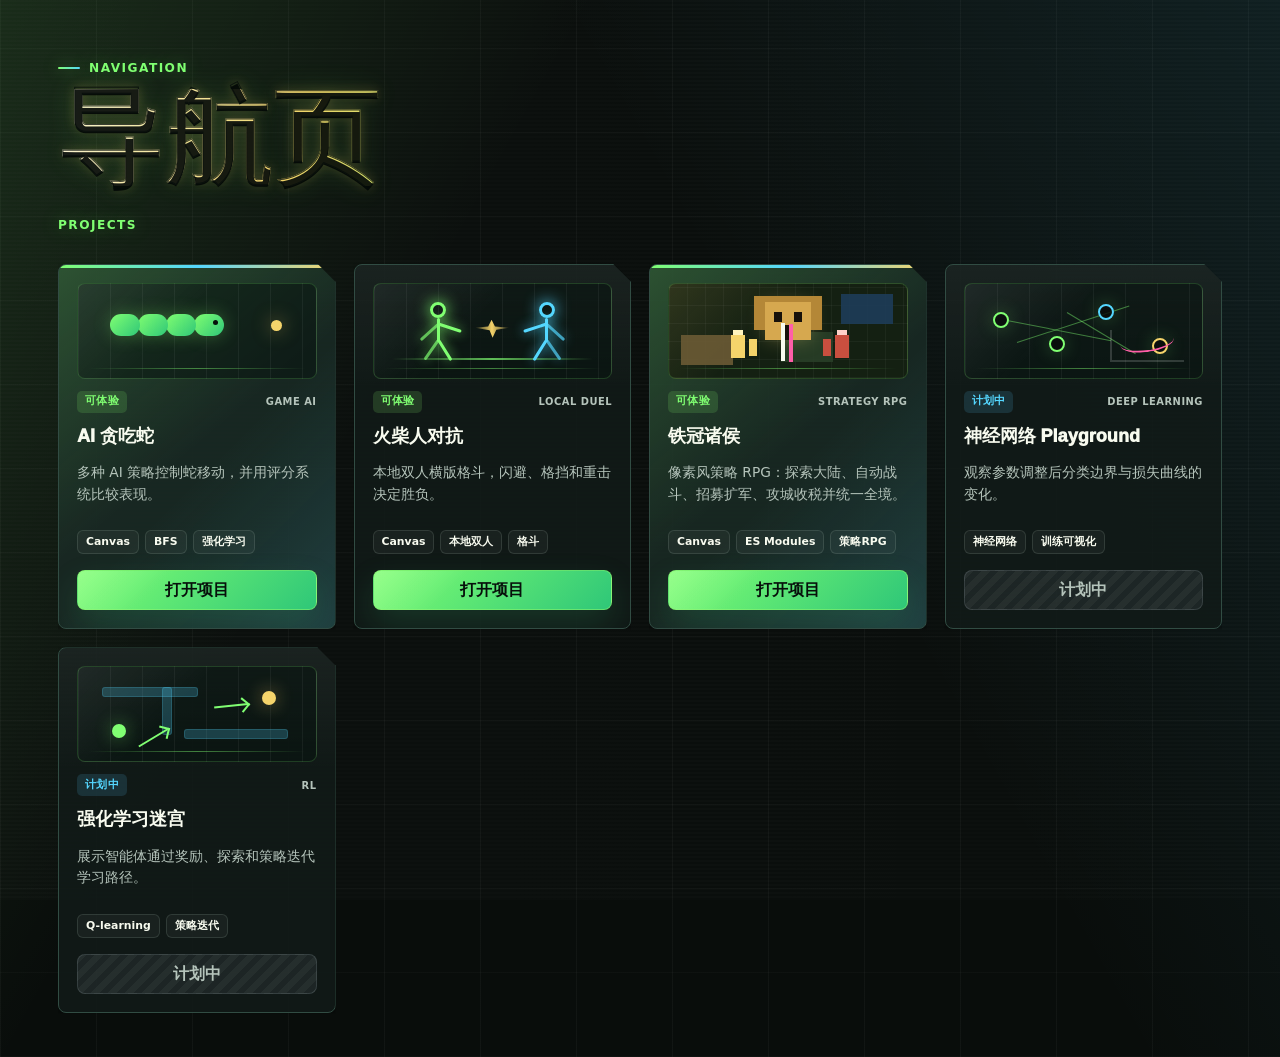
==== commit 5e631d87: "123" ====
--- a/index.html
+++ b/index.html
@@ -82,6 +82,30 @@
           <a class="card-action" href="stick-fight/">打开项目</a>
         </article>
 
+        <article class="project-card featured">
+          <div class="project-visual rpg-visual" aria-hidden="true">
+            <span class="rpg-map-tile tile-a"></span>
+            <span class="rpg-map-tile tile-b"></span>
+            <span class="rpg-map-tile tile-c"></span>
+            <span class="rpg-castle"></span>
+            <span class="rpg-hero"></span>
+            <span class="rpg-enemy"></span>
+            <span class="rpg-banner"></span>
+          </div>
+          <div class="card-topline">
+            <span class="status ready">可体验</span>
+            <span class="project-type">Strategy RPG</span>
+          </div>
+          <h3>铁冠诸侯</h3>
+          <p>像素风策略 RPG：探索大陆、自动战斗、招募扩军、攻城收税并统一全境。</p>
+          <div class="tag-list" aria-label="技术标签">
+            <span>Canvas</span>
+            <span>ES Modules</span>
+            <span>策略RPG</span>
+          </div>
+          <a class="card-action" href="strategy-rpg/">打开项目</a>
+        </article>
+
         <article class="project-card">
           <div class="project-visual network-visual" aria-hidden="true">
             <span class="network-line line-a"></span>
--- a/styles.css
+++ b/styles.css
@@ -74,10 +74,10 @@
   width: min(100%, 1220px);
   min-height: 100vh;
   margin: 0 auto;
-  padding: 54px 28px 44px;
+  padding: 42px 28px 44px;
   display: grid;
   grid-template-rows: auto auto;
-  gap: 36px;
+  gap: 28px;
 }
 
 .card-action {
@@ -98,7 +98,7 @@
 .hero {
   position: relative;
   max-width: 940px;
-  padding-top: 28px;
+  padding-top: 12px;
   animation: riseIn 560ms ease both;
 }
 
@@ -166,15 +166,15 @@
 
 .project-grid {
   display: grid;
-  grid-template-columns: minmax(280px, 1.16fr) repeat(3, minmax(0, 1fr));
+  grid-template-columns: repeat(auto-fit, minmax(240px, 1fr));
   gap: 18px;
-  align-items: start;
+  align-items: stretch;
 }
 
 .project-card {
   position: relative;
   overflow: hidden;
-  min-height: 318px;
+  min-height: 330px;
   padding: 18px;
   display: flex;
   flex-direction: column;
@@ -203,7 +203,7 @@
 }
 
 .project-card.featured {
-  min-height: 340px;
+  min-height: 330px;
   background:
     linear-gradient(140deg, rgba(128, 255, 114, 0.2), transparent 50%),
     linear-gradient(315deg, rgba(85, 215, 255, 0.14), transparent 45%),
@@ -219,7 +219,8 @@
 }
 
 .project-visual {
-  height: 86px;
+  flex: 0 0 96px;
+  min-height: 96px;
   position: relative;
   overflow: hidden;
   border: 1px solid rgba(128, 255, 114, 0.18);
@@ -398,6 +399,113 @@
   filter: drop-shadow(0 0 14px rgba(245, 212, 107, 0.74));
 }
 
+.rpg-visual {
+  background:
+    repeating-linear-gradient(0deg, rgba(255, 255, 255, 0.04) 0 1px, transparent 1px 18px),
+    repeating-linear-gradient(90deg, rgba(255, 255, 255, 0.04) 0 1px, transparent 1px 18px),
+    linear-gradient(135deg, rgba(245, 212, 107, 0.12), transparent 42%),
+    #142012;
+}
+
+.rpg-map-tile,
+.rpg-castle,
+.rpg-hero,
+.rpg-enemy,
+.rpg-banner {
+  position: absolute;
+}
+
+.rpg-map-tile {
+  width: 52px;
+  height: 30px;
+  opacity: 0.9;
+}
+
+.rpg-map-tile.tile-a {
+  left: 12px;
+  bottom: 13px;
+  background: #6b5a35;
+}
+
+.rpg-map-tile.tile-b {
+  right: 14px;
+  top: 10px;
+  background: #1d3c58;
+}
+
+.rpg-map-tile.tile-c {
+  right: 74px;
+  bottom: 16px;
+  background: #293f27;
+}
+
+.rpg-castle {
+  left: 50%;
+  top: 18px;
+  width: 46px;
+  height: 38px;
+  transform: translateX(-50%);
+  background: #d6a84f;
+  box-shadow:
+    -13px -8px 0 -2px #b48737,
+    13px -8px 0 -2px #b48737,
+    0 0 18px rgba(245, 212, 107, 0.28);
+}
+
+.rpg-castle::before,
+.rpg-castle::after {
+  content: "";
+  position: absolute;
+  background: #17110a;
+}
+
+.rpg-castle::before {
+  left: 9px;
+  top: 10px;
+  width: 8px;
+  height: 10px;
+  box-shadow: 20px 0 0 #17110a;
+}
+
+.rpg-castle::after {
+  left: 18px;
+  bottom: 0;
+  width: 10px;
+  height: 15px;
+}
+
+.rpg-hero,
+.rpg-enemy {
+  bottom: 20px;
+  width: 14px;
+  height: 23px;
+}
+
+.rpg-hero {
+  left: 62px;
+  background: var(--gold);
+  box-shadow:
+    0 -7px 0 -2px #fff4bd,
+    15px 1px 0 -3px #f5d46b;
+}
+
+.rpg-enemy {
+  right: 58px;
+  background: #c94f3f;
+  box-shadow:
+    0 -7px 0 -2px #ffd0c8,
+    -15px 1px 0 -3px #c94f3f;
+}
+
+.rpg-banner {
+  left: 47%;
+  bottom: 17px;
+  width: 4px;
+  height: 38px;
+  background: #f8fbef;
+  box-shadow: 8px 1px 0 0 #ff5ea8;
+}
+
 .network-line {
   height: 1px;
   background: rgba(128, 255, 114, 0.44);
@@ -601,6 +709,7 @@
   font-size: 1.13rem;
   font-weight: 950;
   line-height: 1.22;
+  min-height: 1.4em;
 }
 
 .project-card p {
@@ -608,6 +717,7 @@
   font-size: 0.86rem;
   line-height: 1.58;
   overflow-wrap: anywhere;
+  min-height: 4.1em;
 }
 
 .tag-list {
@@ -687,7 +797,7 @@
   }
 
   .project-grid {
-    grid-template-columns: repeat(2, minmax(0, 1fr));
+    grid-template-columns: repeat(auto-fit, minmax(230px, 1fr));
   }
 }
 
@@ -710,6 +820,10 @@
   }
 
   .project-card {
-    min-height: 260px;
-  }
-}
+    min-height: 0;
+  }
+
+  .project-card p {
+    min-height: 0;
+  }
+}
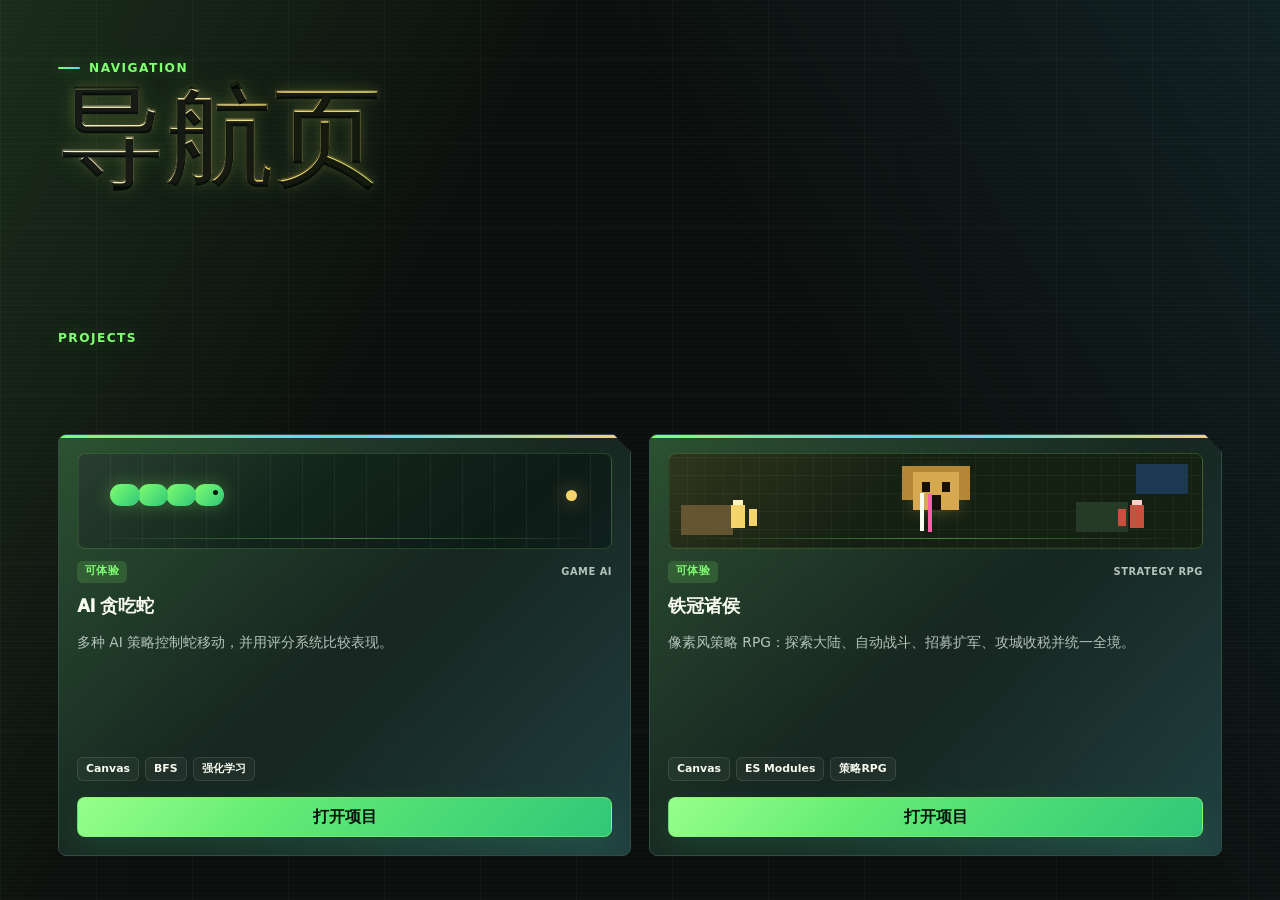
==== commit f64f1cfb: "202605190916" ====
--- a/index.html
+++ b/index.html
@@ -47,41 +47,6 @@
           <a class="card-action" href="snake/">打开项目</a>
         </article>
 
-        <article class="project-card">
-          <div class="project-visual duel-visual" aria-hidden="true">
-            <span class="duel-floor"></span>
-            <span class="stickman fighter-left">
-              <span class="stick-head"></span>
-              <span class="stick-body"></span>
-              <span class="stick-arm arm-front"></span>
-              <span class="stick-arm arm-back"></span>
-              <span class="stick-leg leg-front"></span>
-              <span class="stick-leg leg-back"></span>
-            </span>
-            <span class="stickman fighter-right">
-              <span class="stick-head"></span>
-              <span class="stick-body"></span>
-              <span class="stick-arm arm-front"></span>
-              <span class="stick-arm arm-back"></span>
-              <span class="stick-leg leg-front"></span>
-              <span class="stick-leg leg-back"></span>
-            </span>
-            <span class="impact-flash"></span>
-          </div>
-          <div class="card-topline">
-            <span class="status ready">可体验</span>
-            <span class="project-type">Local Duel</span>
-          </div>
-          <h3>火柴人对抗</h3>
-          <p>本地双人横版格斗，闪避、格挡和重击决定胜负。</p>
-          <div class="tag-list" aria-label="技术标签">
-            <span>Canvas</span>
-            <span>本地双人</span>
-            <span>格斗</span>
-          </div>
-          <a class="card-action" href="stick-fight/">打开项目</a>
-        </article>
-
         <article class="project-card featured">
           <div class="project-visual rpg-visual" aria-hidden="true">
             <span class="rpg-map-tile tile-a"></span>
@@ -106,7 +71,7 @@
           <a class="card-action" href="strategy-rpg/">打开项目</a>
         </article>
 
-        <article class="project-card">
+        <article class="project-card" hidden>
           <div class="project-visual network-visual" aria-hidden="true">
             <span class="network-line line-a"></span>
             <span class="network-line line-b"></span>
@@ -130,7 +95,7 @@
           <span class="card-action disabled" aria-disabled="true">计划中</span>
         </article>
 
-        <article class="project-card">
+        <article class="project-card" hidden>
           <div class="project-visual maze-visual" aria-hidden="true">
             <span class="maze-wall wall-a"></span>
             <span class="maze-wall wall-b"></span>
--- a/styles.css
+++ b/styles.css
@@ -19,6 +19,10 @@
 
 * {
   box-sizing: border-box;
+}
+
+[hidden] {
+  display: none !important;
 }
 
 html {
@@ -290,13 +294,6 @@
   box-shadow: 0 0 18px rgba(255, 209, 102, 0.5);
 }
 
-.duel-floor,
-.stickman,
-.stick-head,
-.stick-body,
-.stick-arm,
-.stick-leg,
-.impact-flash,
 .network-line,
 .network-node,
 .loss-curve,
@@ -305,98 +302,6 @@
 .reward-dot,
 .policy-arrow {
   position: absolute;
-}
-
-.duel-floor {
-  left: 18px;
-  right: 18px;
-  bottom: 18px;
-  height: 2px;
-  background: linear-gradient(90deg, transparent, rgba(128, 255, 114, 0.72), transparent);
-}
-
-.stickman {
-  width: 52px;
-  height: 60px;
-  bottom: 18px;
-}
-
-.fighter-left {
-  left: 38px;
-  color: var(--green);
-}
-
-.fighter-right {
-  right: 38px;
-  color: var(--blue);
-  transform: scaleX(-1);
-}
-
-.stick-head {
-  width: 16px;
-  aspect-ratio: 1;
-  left: 18px;
-  top: 2px;
-  border: 3px solid currentColor;
-  border-radius: 50%;
-  box-shadow: 0 0 16px currentColor;
-}
-
-.stick-body,
-.stick-arm,
-.stick-leg {
-  width: 3px;
-  border-radius: 999px;
-  background: currentColor;
-  box-shadow: 0 0 12px currentColor;
-  transform-origin: top center;
-}
-
-.stick-body {
-  height: 24px;
-  left: 25px;
-  top: 18px;
-}
-
-.stick-arm {
-  height: 24px;
-  left: 25px;
-  top: 24px;
-}
-
-.arm-front {
-  transform: rotate(-72deg);
-}
-
-.arm-back {
-  transform: rotate(48deg);
-  opacity: 0.72;
-}
-
-.stick-leg {
-  height: 24px;
-  left: 25px;
-  top: 40px;
-}
-
-.leg-front {
-  transform: rotate(-32deg);
-}
-
-.leg-back {
-  transform: rotate(35deg);
-  opacity: 0.72;
-}
-
-.impact-flash {
-  left: 50%;
-  top: 36px;
-  width: 34px;
-  height: 18px;
-  background: linear-gradient(90deg, transparent, var(--gold), transparent);
-  clip-path: polygon(0 45%, 38% 38%, 48% 0, 58% 38%, 100% 45%, 62% 56%, 51% 100%, 42% 58%);
-  transform: translateX(-50%);
-  filter: drop-shadow(0 0 14px rgba(245, 212, 107, 0.74));
 }
 
 .rpg-visual {
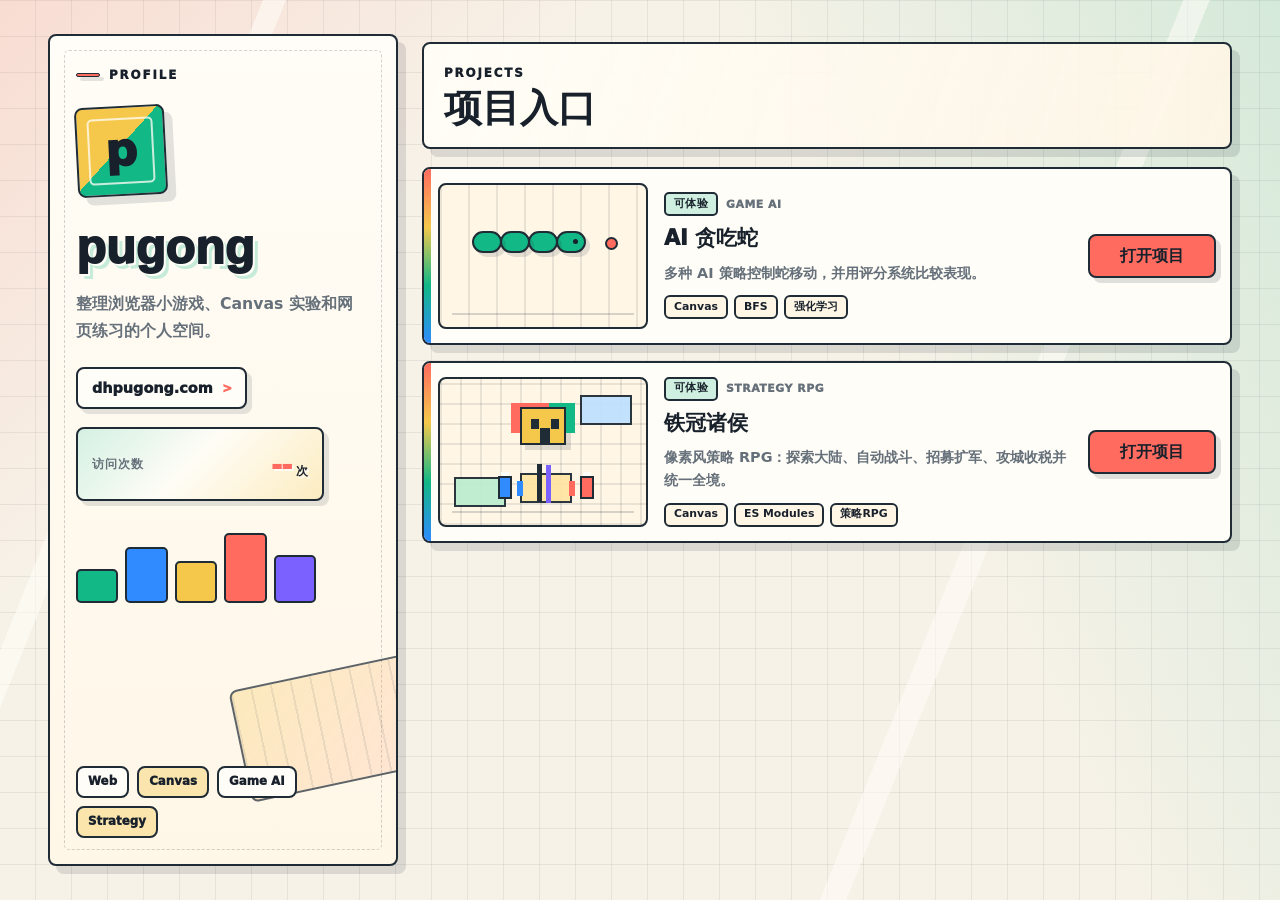
==== commit 352bbe8b: "202605221745" ====
--- a/index.html
+++ b/index.html
@@ -12,16 +12,38 @@
 
 <body>
   <main class="site-shell" aria-label="导航页">
-    <header class="hero" aria-label="站点概览">
+    <header class="hero" aria-label="个人名片">
       <div class="hero-copy">
-        <p class="eyebrow"><span></span>Navigation</p>
-        <h1>导航页</h1>
+        <p class="eyebrow"><span></span>Profile</p>
+        <div class="profile-mark" aria-hidden="true">p</div>
+        <h1>pugong</h1>
+        <p class="hero-note">整理浏览器小游戏、Canvas 实验和网页练习的个人空间。</p>
+        <a class="profile-link" href="https://dhpugong.com" target="_blank" rel="noopener">dhpugong.com</a>
+        <div class="visit-counter" aria-label="访问次数">
+          <span>访问次数</span>
+          <strong><span id="busuanzi_value_site_pv">--</span><em>次</em></strong>
+        </div>
+        <div class="profile-signal" aria-hidden="true">
+          <span></span>
+          <span></span>
+          <span></span>
+          <span></span>
+          <span></span>
+        </div>
+      </div>
+
+      <div class="profile-tags" aria-label="个人标签">
+        <span>Web</span>
+        <span>Canvas</span>
+        <span>Game AI</span>
+        <span>Strategy</span>
       </div>
     </header>
 
     <section class="projects-section" aria-labelledby="projects-title">
       <div class="section-heading">
         <p class="eyebrow" id="projects-title">Projects</p>
+        <h2>项目入口</h2>
       </div>
 
       <div class="project-grid">
@@ -33,16 +55,18 @@
             <span class="snake-segment body body-3"></span>
             <span class="food-dot"></span>
           </div>
-          <div class="card-topline">
-            <span class="status ready">可体验</span>
-            <span class="project-type">Game AI</span>
-          </div>
-          <h3>AI 贪吃蛇</h3>
-          <p>多种 AI 策略控制蛇移动，并用评分系统比较表现。</p>
-          <div class="tag-list" aria-label="技术标签">
-            <span>Canvas</span>
-            <span>BFS</span>
-            <span>强化学习</span>
+          <div class="project-content">
+            <div class="card-topline">
+              <span class="status ready">可体验</span>
+              <span class="project-type">Game AI</span>
+            </div>
+            <h3>AI 贪吃蛇</h3>
+            <p>多种 AI 策略控制蛇移动，并用评分系统比较表现。</p>
+            <div class="tag-list" aria-label="技术标签">
+              <span>Canvas</span>
+              <span>BFS</span>
+              <span>强化学习</span>
+            </div>
           </div>
           <a class="card-action" href="snake/">打开项目</a>
         </article>
@@ -57,16 +81,18 @@
             <span class="rpg-enemy"></span>
             <span class="rpg-banner"></span>
           </div>
-          <div class="card-topline">
-            <span class="status ready">可体验</span>
-            <span class="project-type">Strategy RPG</span>
-          </div>
-          <h3>铁冠诸侯</h3>
-          <p>像素风策略 RPG：探索大陆、自动战斗、招募扩军、攻城收税并统一全境。</p>
-          <div class="tag-list" aria-label="技术标签">
-            <span>Canvas</span>
-            <span>ES Modules</span>
-            <span>策略RPG</span>
+          <div class="project-content">
+            <div class="card-topline">
+              <span class="status ready">可体验</span>
+              <span class="project-type">Strategy RPG</span>
+            </div>
+            <h3>铁冠诸侯</h3>
+            <p>像素风策略 RPG：探索大陆、自动战斗、招募扩军、攻城收税并统一全境。</p>
+            <div class="tag-list" aria-label="技术标签">
+              <span>Canvas</span>
+              <span>ES Modules</span>
+              <span>策略RPG</span>
+            </div>
           </div>
           <a class="card-action" href="strategy-rpg/">打开项目</a>
         </article>
@@ -82,15 +108,17 @@
             <span class="network-node node-d"></span>
             <span class="loss-curve"></span>
           </div>
-          <div class="card-topline">
-            <span class="status planned">计划中</span>
-            <span class="project-type">Deep Learning</span>
-          </div>
-          <h3>神经网络 Playground</h3>
-          <p>观察参数调整后分类边界与损失曲线的变化。</p>
-          <div class="tag-list" aria-label="技术标签">
-            <span>神经网络</span>
-            <span>训练可视化</span>
+          <div class="project-content">
+            <div class="card-topline">
+              <span class="status planned">计划中</span>
+              <span class="project-type">Deep Learning</span>
+            </div>
+            <h3>神经网络 Playground</h3>
+            <p>观察参数调整后分类边界与损失曲线的变化。</p>
+            <div class="tag-list" aria-label="技术标签">
+              <span>神经网络</span>
+              <span>训练可视化</span>
+            </div>
           </div>
           <span class="card-action disabled" aria-disabled="true">计划中</span>
         </article>
@@ -105,21 +133,24 @@
             <span class="policy-arrow arrow-a"></span>
             <span class="policy-arrow arrow-b"></span>
           </div>
-          <div class="card-topline">
-            <span class="status planned">计划中</span>
-            <span class="project-type">RL</span>
-          </div>
-          <h3>强化学习迷宫</h3>
-          <p>展示智能体通过奖励、探索和策略迭代学习路径。</p>
-          <div class="tag-list" aria-label="技术标签">
-            <span>Q-learning</span>
-            <span>策略迭代</span>
+          <div class="project-content">
+            <div class="card-topline">
+              <span class="status planned">计划中</span>
+              <span class="project-type">RL</span>
+            </div>
+            <h3>强化学习迷宫</h3>
+            <p>展示智能体通过奖励、探索和策略迭代学习路径。</p>
+            <div class="tag-list" aria-label="技术标签">
+              <span>Q-learning</span>
+              <span>策略迭代</span>
+            </div>
           </div>
           <span class="card-action disabled" aria-disabled="true">计划中</span>
         </article>
       </div>
     </section>
   </main>
+  <script async src="https://busuanzi.ibruce.info/busuanzi/2.3/busuanzi.pure.mini.js"></script>
 </body>
 
 </html>
--- a/styles.css
+++ b/styles.css
@@ -1,20 +1,18 @@
 :root {
-  color-scheme: dark;
-  --bg: #090d0b;
-  --ink: #0f1815;
-  --panel: rgba(18, 27, 25, 0.88);
-  --panel-strong: rgba(25, 41, 36, 0.94);
-  --line: #314c43;
-  --line-soft: rgba(204, 230, 215, 0.13);
-  --text: #f8fbef;
-  --muted: #b5c4bb;
-  --green: #80ff72;
-  --green-2: #2fc778;
-  --gold: #f5d46b;
-  --amber: #ff9f45;
-  --blue: #55d7ff;
-  --pink: #ff5ea8;
-  --shadow: 0 22px 58px rgba(0, 0, 0, 0.38);
+  color-scheme: light;
+  --bg: #f7f2e8;
+  --paper: #fffdf7;
+  --paper-soft: #fff6e6;
+  --ink: #18212b;
+  --muted: #66707a;
+  --line: #1f2b35;
+  --line-soft: rgba(31, 43, 53, 0.16);
+  --coral: #ff6b5f;
+  --mint: #12b886;
+  --sky: #2f8bff;
+  --lemon: #f5c84c;
+  --plum: #7b61ff;
+  --shadow: 8px 8px 0 rgba(31, 43, 53, 0.13);
 }
 
 * {
@@ -33,14 +31,15 @@
   min-height: 100vh;
   margin: 0;
   background:
-    linear-gradient(119deg, rgba(128, 255, 114, 0.12), transparent 32%),
-    linear-gradient(241deg, rgba(85, 215, 255, 0.09), transparent 39%),
-    repeating-linear-gradient(90deg, rgba(255, 255, 255, 0.035) 0 1px, transparent 1px 96px),
-    repeating-linear-gradient(0deg, rgba(255, 255, 255, 0.025) 0 1px, transparent 1px 84px),
+    linear-gradient(135deg, rgba(255, 107, 95, 0.16), transparent 28%),
+    linear-gradient(245deg, rgba(18, 184, 134, 0.15), transparent 34%),
+    linear-gradient(0deg, transparent 0 96%, rgba(31, 43, 53, 0.08) 96% 100%),
+    linear-gradient(90deg, transparent 0 96%, rgba(31, 43, 53, 0.08) 96% 100%),
     var(--bg);
-  color: var(--text);
+  background-size: auto, auto, 36px 36px, 36px 36px, auto;
+  color: var(--ink);
   font-family:
-    "LXGW WenKai", "霞鹜文楷", "Microsoft YaHei", "PingFang SC", "Noto Sans SC",
+    "Inter", "Microsoft YaHei", "PingFang SC", "Noto Sans SC",
     ui-sans-serif, system-ui, sans-serif;
 }
 
@@ -49,12 +48,10 @@
   position: fixed;
   inset: 0;
   pointer-events: none;
-  background-image:
-    linear-gradient(rgba(255, 255, 255, 0.028) 50%, transparent 50%),
-    linear-gradient(90deg, rgba(255, 255, 255, 0.018), transparent);
-  background-size: 100% 4px, 100% 100%;
-  mix-blend-mode: screen;
-  opacity: 0.36;
+  background:
+    linear-gradient(112deg, transparent 0 16%, rgba(255, 253, 247, 0.76) 16% 17.4%, transparent 17.4% 100%),
+    linear-gradient(112deg, transparent 0 72%, rgba(255, 253, 247, 0.72) 72% 73.6%, transparent 73.6% 100%);
+  opacity: 0.78;
 }
 
 a {
@@ -63,7 +60,7 @@
 }
 
 a:focus-visible {
-  outline: 2px solid var(--gold);
+  outline: 3px solid var(--sky);
   outline-offset: 4px;
 }
 
@@ -75,185 +72,413 @@
 }
 
 .site-shell {
-  width: min(100%, 1220px);
+  position: relative;
+  z-index: 1;
+  width: min(100%, 1240px);
   min-height: 100vh;
   margin: 0 auto;
-  padding: 42px 28px 44px;
+  padding: 34px 28px;
   display: grid;
-  grid-template-rows: auto auto;
-  gap: 28px;
-}
-
-.card-action {
-  min-height: 40px;
-  display: inline-flex;
-  align-items: center;
-  justify-content: center;
+  grid-template-columns: minmax(270px, 350px) minmax(0, 1fr);
+  gap: 24px;
+}
+
+.hero,
+.projects-section {
+  animation: riseIn 520ms ease both;
+}
+
+.hero {
+  position: sticky;
+  top: 34px;
+  min-height: calc(100vh - 68px);
+  padding: 26px;
+  display: flex;
+  flex-direction: column;
+  border: 2px solid var(--line);
   border-radius: 8px;
-  font-weight: 900;
-  line-height: 1;
-  white-space: nowrap;
-}
-
-.card-action:not(.disabled):active {
-  transform: translateY(1px);
-}
-
-.hero {
+  background:
+    linear-gradient(180deg, rgba(255, 253, 247, 0.96), rgba(255, 246, 230, 0.94)),
+    var(--paper);
+  box-shadow: var(--shadow);
+  overflow: hidden;
+}
+
+.hero::before {
+  content: "";
+  position: absolute;
+  inset: 14px;
+  border: 1px dashed rgba(31, 43, 53, 0.2);
+  border-radius: 5px;
+  pointer-events: none;
+}
+
+.hero::after {
+  content: "";
+  position: absolute;
+  right: -36px;
+  bottom: 80px;
+  width: 190px;
+  height: 110px;
+  border: 2px solid var(--line);
+  border-radius: 8px;
+  background:
+    repeating-linear-gradient(90deg, rgba(31, 43, 53, 0.12) 0 2px, transparent 2px 20px),
+    linear-gradient(135deg, rgba(245, 200, 76, 0.4), rgba(255, 107, 95, 0.18));
+  transform: rotate(-12deg);
+  opacity: 0.72;
+}
+
+.hero-copy,
+.profile-tags {
   position: relative;
-  max-width: 940px;
-  padding-top: 12px;
-  animation: riseIn 560ms ease both;
+  z-index: 1;
 }
 
 .eyebrow {
   display: inline-flex;
   align-items: center;
   gap: 9px;
-  margin-bottom: 14px;
-  color: var(--green);
-  font-size: 0.76rem;
-  font-weight: 900;
-  letter-spacing: 0.12em;
+  margin-bottom: 16px;
+  color: var(--ink);
+  font-size: 0.74rem;
+  font-weight: 950;
+  letter-spacing: 0.16em;
   text-transform: uppercase;
-  text-shadow: 0 0 18px rgba(128, 255, 114, 0.34);
 }
 
 .eyebrow span {
-  width: 22px;
-  height: 2px;
+  width: 24px;
+  height: 4px;
+  border: 1px solid var(--line);
   border-radius: 999px;
-  background: linear-gradient(90deg, var(--green), var(--blue));
-  box-shadow: 0 0 16px rgba(128, 255, 114, 0.55);
+  background: var(--coral);
+  box-shadow: 4px 4px 0 rgba(31, 43, 53, 0.12);
 }
 
 h1 {
-  max-width: 820px;
-  font-family: "STXingkai", "华文行楷", "KaiTi", "楷体", "FangSong", "仿宋", serif;
-  font-size: clamp(3.4rem, 8.4vw, 7rem);
-  font-weight: 400;
-  line-height: 0.9;
+  max-width: 100%;
+  padding-bottom: 0.08em;
+  color: var(--ink);
+  font-family:
+    "Trebuchet MS", "Arial Rounded MT Bold", "Avenir Next", "Segoe UI Black",
+    "Microsoft YaHei UI", sans-serif;
+  font-size: clamp(2.25rem, 3.8vw, 3.35rem);
+  font-weight: 950;
+  line-height: 1.14;
   letter-spacing: 0;
-  color: transparent;
-  background: linear-gradient(108deg, #fffbe7 0%, var(--gold) 30%, var(--green) 68%, #dffcff 100%);
-  -webkit-background-clip: text;
-  background-clip: text;
-  -webkit-text-stroke: 1px rgba(5, 13, 10, 0.78);
   text-shadow:
-    0 2px 0 rgba(3, 9, 7, 0.92),
-    0 0 12px rgba(255, 209, 102, 0.22),
-    0 0 28px rgba(132, 240, 106, 0.2);
-}
-
-h1 span {
-  display: block;
+    2px 2px 0 var(--paper),
+    5px 5px 0 rgba(18, 184, 134, 0.24);
+  overflow-wrap: anywhere;
 }
 
 .hero-note {
-  max-width: 520px;
-  margin-top: 18px;
+  max-width: 292px;
+  margin-top: 12px;
   color: var(--muted);
   font-size: 0.98rem;
+  font-weight: 700;
   line-height: 1.72;
 }
 
+.profile-mark {
+  position: relative;
+  width: 90px;
+  aspect-ratio: 1;
+  margin: 8px 0 24px;
+  display: grid;
+  place-items: center;
+  border: 2px solid var(--line);
+  border-radius: 8px;
+  background:
+    linear-gradient(135deg, var(--lemon) 0 47%, var(--mint) 47% 100%);
+  box-shadow: var(--shadow);
+  color: var(--ink);
+  font-size: 2.8rem;
+  font-weight: 950;
+  line-height: 1;
+  transform: rotate(-3deg);
+}
+
+.profile-mark::after {
+  content: "";
+  position: absolute;
+  inset: 10px;
+  border: 2px solid rgba(255, 253, 247, 0.78);
+  border-radius: 5px;
+  pointer-events: none;
+}
+
+.profile-link {
+  min-height: 42px;
+  width: fit-content;
+  max-width: 100%;
+  margin-top: 22px;
+  display: inline-flex;
+  align-items: center;
+  justify-content: center;
+  border: 2px solid var(--line);
+  border-radius: 8px;
+  padding: 0 14px;
+  background: var(--paper);
+  color: var(--ink);
+  font-size: 0.9rem;
+  font-weight: 950;
+  box-shadow: 5px 5px 0 rgba(31, 43, 53, 0.12);
+  transition:
+    transform 150ms ease,
+    box-shadow 150ms ease,
+    background 150ms ease;
+}
+
+.profile-link::after {
+  content: ">";
+  margin-left: 10px;
+  color: var(--coral);
+  font-family: ui-monospace, "SFMono-Regular", Consolas, monospace;
+}
+
+.profile-link:hover,
+.profile-link:focus-visible {
+  transform: translate(-2px, -2px);
+  background: #fff8dc;
+  box-shadow: 8px 8px 0 rgba(31, 43, 53, 0.14);
+}
+
+.visit-counter {
+  width: min(100%, 248px);
+  min-height: 74px;
+  margin-top: 18px;
+  display: grid;
+  grid-template-columns: minmax(0, 1fr) auto;
+  align-items: center;
+  gap: 14px;
+  border: 2px solid var(--line);
+  border-radius: 8px;
+  padding: 12px 14px;
+  background:
+    linear-gradient(135deg, rgba(18, 184, 134, 0.18), transparent 48%),
+    linear-gradient(315deg, rgba(245, 200, 76, 0.32), transparent 54%),
+    var(--paper);
+  box-shadow: 5px 5px 0 rgba(31, 43, 53, 0.12);
+}
+
+.visit-counter > span {
+  color: var(--muted);
+  font-size: 0.76rem;
+  font-weight: 950;
+  letter-spacing: 0.08em;
+  text-transform: uppercase;
+}
+
+.visit-counter strong {
+  min-width: 72px;
+  display: inline-flex;
+  align-items: baseline;
+  justify-content: flex-end;
+  gap: 4px;
+  color: var(--coral);
+  font-family: "Trebuchet MS", "Arial Black", Arial, sans-serif;
+  font-size: clamp(1.45rem, 3vw, 1.95rem);
+  font-weight: 950;
+  line-height: 1;
+  text-shadow: 2px 2px 0 rgba(255, 253, 247, 0.95);
+  white-space: nowrap;
+}
+
+.visit-counter em {
+  color: var(--ink);
+  font-family: inherit;
+  font-size: 0.72rem;
+  font-style: normal;
+  font-weight: 950;
+}
+
+.profile-tags {
+  margin-top: auto;
+  display: flex;
+  flex-wrap: wrap;
+  gap: 8px;
+}
+
+.profile-tags span {
+  min-height: 32px;
+  display: inline-flex;
+  align-items: center;
+  border: 2px solid var(--line);
+  border-radius: 8px;
+  padding: 0 10px;
+  background: var(--paper);
+  color: var(--ink);
+  font-size: 0.74rem;
+  font-weight: 950;
+  line-height: 1;
+}
+
+.profile-tags span:nth-child(2n) {
+  background: rgba(245, 200, 76, 0.38);
+}
+
+.profile-signal {
+  width: min(100%, 240px);
+  margin-top: 32px;
+  display: grid;
+  grid-template-columns: repeat(5, 1fr);
+  align-items: end;
+  gap: 7px;
+}
+
+.profile-signal span {
+  min-width: 0;
+  height: 34px;
+  border: 2px solid var(--line);
+  border-radius: 5px;
+  background: var(--mint);
+  transform-origin: bottom;
+  animation: signalLift 4.8s ease-in-out infinite;
+}
+
+.profile-signal span:nth-child(2) {
+  height: 56px;
+  background: var(--sky);
+  animation-delay: 160ms;
+}
+
+.profile-signal span:nth-child(3) {
+  height: 42px;
+  background: var(--lemon);
+  animation-delay: 320ms;
+}
+
+.profile-signal span:nth-child(4) {
+  height: 70px;
+  background: var(--coral);
+  animation-delay: 480ms;
+}
+
+.profile-signal span:nth-child(5) {
+  height: 48px;
+  background: var(--plum);
+  animation-delay: 640ms;
+}
+
 .projects-section {
+  min-width: 0;
+  padding: 8px 0 10px;
   display: grid;
-  grid-template-rows: auto auto;
+  grid-template-rows: auto 1fr;
   gap: 18px;
-  animation: riseIn 660ms 80ms ease both;
+  animation-delay: 80ms;
 }
 
 .section-heading {
-  min-height: 20px;
+  min-height: 92px;
+  padding: 18px 20px;
+  border: 2px solid var(--line);
+  border-radius: 8px;
+  background:
+    linear-gradient(110deg, rgba(255, 253, 247, 0.96), rgba(255, 246, 230, 0.9));
+  box-shadow: var(--shadow);
+}
+
+.section-heading .eyebrow {
+  margin-bottom: 8px;
+}
+
+h2 {
+  color: var(--ink);
+  font-size: clamp(1.7rem, 3vw, 2.35rem);
+  font-weight: 950;
+  letter-spacing: 0;
+  line-height: 1.08;
 }
 
 .project-grid {
   display: grid;
-  grid-template-columns: repeat(auto-fit, minmax(240px, 1fr));
-  gap: 18px;
-  align-items: stretch;
+  gap: 16px;
+  align-content: start;
 }
 
 .project-card {
   position: relative;
   overflow: hidden;
-  min-height: 330px;
-  padding: 18px;
-  display: flex;
-  flex-direction: column;
-  gap: 12px;
-  border: 1px solid var(--line);
+  min-height: 174px;
+  padding: 14px;
+  display: grid;
+  grid-template-columns: minmax(156px, 210px) minmax(0, 1fr) 128px;
+  align-items: stretch;
+  gap: 16px;
+  border: 2px solid var(--line);
+  border-radius: 8px;
+  background: var(--paper);
+  box-shadow: var(--shadow);
+  isolation: isolate;
+  transition:
+    transform 150ms ease,
+    box-shadow 150ms ease,
+    background 150ms ease;
+}
+
+.project-card:hover,
+.project-card:focus-within {
+  transform: translate(-3px, -3px);
+  background: #fff8dc;
+  box-shadow: 12px 12px 0 rgba(31, 43, 53, 0.14);
+}
+
+.project-card:hover .project-visual,
+.project-card:focus-within .project-visual {
+  transform: translateY(-2px);
+}
+
+.project-card.featured::before {
+  content: "";
+  position: absolute;
+  inset: 0 auto 0 0;
+  width: 7px;
+  background: linear-gradient(180deg, var(--coral), var(--lemon), var(--mint), var(--sky));
+}
+
+.project-visual {
+  min-height: 146px;
+  position: relative;
+  overflow: hidden;
+  border: 2px solid var(--line);
   border-radius: 8px;
   background:
-    linear-gradient(180deg, rgba(255, 255, 255, 0.045), transparent 34%),
-    var(--panel);
-  box-shadow: var(--shadow);
-  isolation: isolate;
-  clip-path: polygon(0 0, calc(100% - 18px) 0, 100% 18px, 100% 100%, 0 100%);
-  transition:
-    transform 160ms ease,
-    border-color 160ms ease,
-    background 160ms ease,
-    box-shadow 160ms ease;
-}
-
-.project-card:hover,
-.project-card:focus-within {
-  transform: translateY(-5px);
-  border-color: rgba(132, 240, 106, 0.42);
-  background: rgba(25, 35, 33, 0.96);
-  box-shadow: 0 22px 56px rgba(0, 0, 0, 0.34);
-}
-
-.project-card.featured {
-  min-height: 330px;
-  background:
-    linear-gradient(140deg, rgba(128, 255, 114, 0.2), transparent 50%),
-    linear-gradient(315deg, rgba(85, 215, 255, 0.14), transparent 45%),
-    var(--panel-strong);
-}
-
-.project-card.featured::before {
-  content: "";
-  position: absolute;
-  inset: 0 0 auto;
-  height: 3px;
-  background: linear-gradient(90deg, var(--green), var(--blue), var(--gold));
-}
-
-.project-visual {
-  flex: 0 0 96px;
-  min-height: 96px;
-  position: relative;
-  overflow: hidden;
-  border: 1px solid rgba(128, 255, 114, 0.18);
-  border-radius: 8px;
-  background:
-    linear-gradient(135deg, rgba(255, 255, 255, 0.075), transparent 42%),
-    repeating-linear-gradient(90deg, rgba(255, 255, 255, 0.05) 0 1px, transparent 1px 32px),
-    rgba(7, 18, 14, 0.5);
+    repeating-linear-gradient(90deg, rgba(31, 43, 53, 0.1) 0 2px, transparent 2px 28px),
+    var(--paper-soft);
+  transition: transform 160ms ease;
 }
 
 .project-visual::after {
   content: "";
   position: absolute;
-  inset: auto 10px 9px;
-  height: 1px;
-  background: linear-gradient(90deg, transparent, rgba(128, 255, 114, 0.46), transparent);
+  inset: auto 12px 12px;
+  height: 2px;
+  background: rgba(31, 43, 53, 0.18);
+}
+
+.project-content {
+  min-width: 0;
+  display: grid;
+  align-content: center;
+  gap: 10px;
 }
 
 .snake-segment {
   position: absolute;
   width: 30px;
   height: 22px;
+  border: 2px solid var(--line);
   border-radius: 999px;
-  background: linear-gradient(135deg, var(--green), var(--green-2));
-  box-shadow: 0 0 18px rgba(132, 240, 106, 0.32);
+  background: var(--mint);
+  box-shadow: 4px 4px 0 rgba(31, 43, 53, 0.13);
 }
 
 .snake-segment.head {
-  top: 30px;
+  top: 46px;
   left: 116px;
 }
 
@@ -265,33 +490,34 @@
   width: 5px;
   height: 5px;
   border-radius: 50%;
-  background: #06120b;
+  background: var(--ink);
 }
 
 .body-1 {
-  top: 30px;
+  top: 46px;
   left: 88px;
 }
 
 .body-2 {
-  top: 30px;
+  top: 46px;
   left: 60px;
 }
 
 .body-3 {
-  top: 30px;
+  top: 46px;
   left: 32px;
 }
 
 .food-dot {
   position: absolute;
-  top: 36px;
-  right: 34px;
-  width: 11px;
+  top: 52px;
+  right: 28px;
+  width: 13px;
   aspect-ratio: 1;
+  border: 2px solid var(--line);
   border-radius: 50%;
-  background: var(--gold);
-  box-shadow: 0 0 18px rgba(255, 209, 102, 0.5);
+  background: var(--coral);
+  animation: foodPulse 2.6s ease-in-out infinite;
 }
 
 .network-line,
@@ -306,10 +532,9 @@
 
 .rpg-visual {
   background:
-    repeating-linear-gradient(0deg, rgba(255, 255, 255, 0.04) 0 1px, transparent 1px 18px),
-    repeating-linear-gradient(90deg, rgba(255, 255, 255, 0.04) 0 1px, transparent 1px 18px),
-    linear-gradient(135deg, rgba(245, 212, 107, 0.12), transparent 42%),
-    #142012;
+    repeating-linear-gradient(0deg, rgba(31, 43, 53, 0.1) 0 2px, transparent 2px 20px),
+    repeating-linear-gradient(90deg, rgba(31, 43, 53, 0.1) 0 2px, transparent 2px 20px),
+    var(--paper-soft);
 }
 
 .rpg-map-tile,
@@ -323,45 +548,47 @@
 .rpg-map-tile {
   width: 52px;
   height: 30px;
-  opacity: 0.9;
+  border: 2px solid var(--line);
+  opacity: 0.94;
 }
 
 .rpg-map-tile.tile-a {
-  left: 12px;
-  bottom: 13px;
-  background: #6b5a35;
+  left: 14px;
+  bottom: 18px;
+  background: #bdeccf;
 }
 
 .rpg-map-tile.tile-b {
   right: 14px;
-  top: 10px;
-  background: #1d3c58;
+  top: 16px;
+  background: #bfe0ff;
 }
 
 .rpg-map-tile.tile-c {
   right: 74px;
-  bottom: 16px;
-  background: #293f27;
+  bottom: 22px;
+  background: #ffe4a3;
 }
 
 .rpg-castle {
   left: 50%;
-  top: 18px;
+  top: 28px;
   width: 46px;
   height: 38px;
+  border: 2px solid var(--line);
   transform: translateX(-50%);
-  background: #d6a84f;
+  background: var(--lemon);
   box-shadow:
-    -13px -8px 0 -2px #b48737,
-    13px -8px 0 -2px #b48737,
-    0 0 18px rgba(245, 212, 107, 0.28);
+    -13px -8px 0 -4px var(--coral),
+    13px -8px 0 -4px var(--mint),
+    5px 5px 0 rgba(31, 43, 53, 0.14);
 }
 
 .rpg-castle::before,
 .rpg-castle::after {
   content: "";
   position: absolute;
-  background: #17110a;
+  background: var(--line);
 }
 
 .rpg-castle::before {
@@ -369,7 +596,7 @@
   top: 10px;
   width: 8px;
   height: 10px;
-  box-shadow: 20px 0 0 #17110a;
+  box-shadow: 20px 0 0 var(--line);
 }
 
 .rpg-castle::after {
@@ -381,59 +608,61 @@
 
 .rpg-hero,
 .rpg-enemy {
-  bottom: 20px;
+  bottom: 26px;
   width: 14px;
   height: 23px;
+  border: 2px solid var(--line);
 }
 
 .rpg-hero {
-  left: 62px;
-  background: var(--gold);
+  left: 58px;
+  background: var(--sky);
   box-shadow:
-    0 -7px 0 -2px #fff4bd,
-    15px 1px 0 -3px #f5d46b;
+    0 -7px 0 -3px var(--paper),
+    15px 1px 0 -4px var(--sky);
 }
 
 .rpg-enemy {
-  right: 58px;
-  background: #c94f3f;
+  right: 52px;
+  background: var(--coral);
   box-shadow:
-    0 -7px 0 -2px #ffd0c8,
-    -15px 1px 0 -3px #c94f3f;
+    0 -7px 0 -3px var(--paper),
+    -15px 1px 0 -4px var(--coral);
 }
 
 .rpg-banner {
   left: 47%;
-  bottom: 17px;
-  width: 4px;
+  bottom: 23px;
+  width: 5px;
   height: 38px;
-  background: #f8fbef;
-  box-shadow: 8px 1px 0 0 #ff5ea8;
+  background: var(--line);
+  box-shadow: 9px 1px 0 0 var(--plum);
+  animation: bannerWave 2.8s ease-in-out infinite;
 }
 
 .network-line {
-  height: 1px;
-  background: rgba(128, 255, 114, 0.44);
+  height: 2px;
+  background: var(--mint);
   transform-origin: left center;
 }
 
 .line-a {
   left: 42px;
-  top: 36px;
+  top: 48px;
   width: 106px;
   transform: rotate(11deg);
 }
 
 .line-b {
   left: 52px;
-  top: 58px;
+  top: 70px;
   width: 118px;
   transform: rotate(-18deg);
 }
 
 .line-c {
   left: 102px;
-  top: 28px;
+  top: 40px;
   width: 80px;
   transform: rotate(31deg);
 }
@@ -441,41 +670,41 @@
 .network-node {
   width: 16px;
   aspect-ratio: 1;
+  border: 2px solid var(--line);
   border-radius: 50%;
-  border: 2px solid var(--green);
-  background: rgba(9, 13, 11, 0.82);
-  box-shadow: 0 0 18px rgba(128, 255, 114, 0.26);
+  background: var(--paper);
+  box-shadow: 4px 4px 0 rgba(31, 43, 53, 0.12);
 }
 
 .node-a {
   left: 28px;
-  top: 28px;
+  top: 40px;
 }
 
 .node-b {
   left: 84px;
-  top: 52px;
+  top: 64px;
 }
 
 .node-c {
-  right: 88px;
-  top: 20px;
-  border-color: var(--blue);
+  right: 70px;
+  top: 32px;
+  background: var(--sky);
 }
 
 .node-d {
-  right: 34px;
-  bottom: 24px;
-  border-color: var(--gold);
+  right: 24px;
+  bottom: 30px;
+  background: var(--lemon);
 }
 
 .loss-curve {
   right: 18px;
-  bottom: 16px;
+  bottom: 22px;
   width: 74px;
   height: 32px;
-  border-left: 2px solid rgba(255, 255, 255, 0.16);
-  border-bottom: 2px solid rgba(255, 255, 255, 0.16);
+  border-left: 2px solid var(--line);
+  border-bottom: 2px solid var(--line);
 }
 
 .loss-curve::after {
@@ -485,34 +714,34 @@
   bottom: 8px;
   width: 54px;
   height: 18px;
-  border-bottom: 2px solid var(--pink);
+  border-bottom: 3px solid var(--coral);
   border-radius: 50%;
   transform: rotate(-8deg);
 }
 
 .maze-wall {
+  border: 2px solid var(--line);
   border-radius: 3px;
-  background: rgba(85, 215, 255, 0.22);
-  box-shadow: inset 0 0 0 1px rgba(85, 215, 255, 0.18);
+  background: rgba(47, 139, 255, 0.2);
 }
 
 .wall-a {
   left: 24px;
-  top: 20px;
+  top: 32px;
   width: 96px;
   height: 10px;
 }
 
 .wall-b {
   left: 84px;
-  top: 20px;
+  top: 32px;
   width: 10px;
   height: 48px;
 }
 
 .wall-c {
   right: 28px;
-  bottom: 22px;
+  bottom: 28px;
   width: 104px;
   height: 10px;
 }
@@ -521,27 +750,26 @@
 .reward-dot {
   width: 14px;
   aspect-ratio: 1;
+  border: 2px solid var(--line);
   border-radius: 50%;
 }
 
 .agent-dot {
   left: 34px;
-  bottom: 23px;
-  background: var(--green);
-  box-shadow: 0 0 18px rgba(128, 255, 114, 0.45);
+  bottom: 29px;
+  background: var(--mint);
 }
 
 .reward-dot {
   right: 40px;
-  top: 24px;
-  background: var(--gold);
-  box-shadow: 0 0 18px rgba(245, 212, 107, 0.48);
+  top: 36px;
+  background: var(--lemon);
 }
 
 .policy-arrow {
   width: 34px;
-  height: 2px;
-  background: var(--green);
+  height: 3px;
+  background: var(--mint);
   transform-origin: right center;
 }
 
@@ -552,128 +780,146 @@
   top: -4px;
   width: 9px;
   height: 9px;
-  border-right: 2px solid var(--green);
-  border-top: 2px solid var(--green);
+  border-right: 3px solid var(--mint);
+  border-top: 3px solid var(--mint);
   transform: rotate(45deg);
 }
 
 .arrow-a {
   left: 56px;
-  bottom: 31px;
+  bottom: 37px;
   transform: rotate(-31deg);
 }
 
 .arrow-b {
   right: 68px;
-  top: 36px;
+  top: 48px;
   transform: rotate(-6deg);
 }
 
 .card-topline {
   display: flex;
   align-items: center;
-  justify-content: space-between;
-  gap: 10px;
+  justify-content: flex-start;
+  flex-wrap: wrap;
+  gap: 8px;
 }
 
 .status {
-  min-height: 22px;
+  min-height: 24px;
   display: inline-flex;
   align-items: center;
+  border: 2px solid var(--line);
   border-radius: 5px;
   padding: 0 8px;
   font-size: 0.68rem;
-  font-weight: 900;
+  font-weight: 950;
   line-height: 1;
   letter-spacing: 0.03em;
 }
 
 .status.ready {
-  background: rgba(132, 240, 106, 0.16);
-  color: var(--green);
+  background: rgba(18, 184, 134, 0.2);
+  color: var(--ink);
 }
 
 .status.planned {
-  background: rgba(88, 199, 255, 0.14);
-  color: var(--blue);
+  background: rgba(47, 139, 255, 0.18);
+  color: var(--ink);
 }
 
 .project-type {
   display: block;
   color: var(--muted);
-  font-size: 0.62rem;
-  font-weight: 900;
+  font-size: 0.68rem;
+  font-weight: 950;
   letter-spacing: 0.05em;
-  text-align: right;
   text-transform: uppercase;
   overflow-wrap: anywhere;
 }
 
 h3 {
-  font-family: "Microsoft YaHei UI", "Microsoft YaHei", "PingFang SC", sans-serif;
-  font-size: 1.13rem;
+  color: var(--ink);
+  font-size: 1.3rem;
   font-weight: 950;
   line-height: 1.22;
-  min-height: 1.4em;
 }
 
 .project-card p {
   color: var(--muted);
-  font-size: 0.86rem;
-  line-height: 1.58;
+  font-size: 0.9rem;
+  font-weight: 650;
+  line-height: 1.62;
   overflow-wrap: anywhere;
-  min-height: 4.1em;
 }
 
 .tag-list {
   display: flex;
   flex-wrap: wrap;
   gap: 6px;
-  margin-top: auto;
 }
 
 .tag-list span {
   min-height: 24px;
   display: inline-flex;
   align-items: center;
-  border: 1px solid var(--line-soft);
+  border: 2px solid var(--line);
   border-radius: 6px;
   padding: 0 8px;
-  color: var(--text);
-  background: rgba(255, 255, 255, 0.04);
+  color: var(--ink);
+  background: var(--paper-soft);
   font-size: 0.68rem;
-  font-weight: 800;
+  font-weight: 850;
   line-height: 1.15;
+  transition:
+    background 150ms ease,
+    transform 150ms ease;
+}
+
+.project-card:hover .tag-list span,
+.project-card:focus-within .tag-list span {
+  background: #fff8dc;
+  transform: translateY(-1px);
 }
 
 .card-action {
   width: 100%;
-  margin-top: 4px;
+  min-height: 44px;
+  margin: auto 0;
   padding: 0 14px;
-  min-height: 40px;
-  border: 1px solid rgba(132, 240, 106, 0.56);
-  background:
-    linear-gradient(135deg, rgba(255, 255, 255, 0.18), transparent 35%),
-    linear-gradient(135deg, var(--green), var(--green-2));
-  color: #07100b;
-  box-shadow: 0 14px 32px rgba(54, 188, 115, 0.18);
+  display: inline-flex;
+  align-items: center;
+  justify-content: center;
+  border: 2px solid var(--line);
+  border-radius: 8px;
+  background: var(--coral);
+  color: var(--ink);
+  box-shadow: 5px 5px 0 rgba(31, 43, 53, 0.14);
+  font-weight: 950;
+  line-height: 1;
+  white-space: nowrap;
   transition:
     transform 140ms ease,
-    filter 140ms ease,
-    box-shadow 140ms ease;
+    box-shadow 140ms ease,
+    background 140ms ease;
 }
 
 .card-action:not(.disabled):hover,
 .card-action:not(.disabled):focus-visible {
-  filter: brightness(1.08);
-  box-shadow: 0 16px 34px rgba(54, 188, 115, 0.28);
+  transform: translate(-2px, -2px);
+  background: var(--lemon);
+  box-shadow: 8px 8px 0 rgba(31, 43, 53, 0.16);
+}
+
+.card-action:not(.disabled):active {
+  transform: translate(1px, 1px);
+  box-shadow: 3px 3px 0 rgba(31, 43, 53, 0.14);
 }
 
 .card-action.disabled {
-  border-color: rgba(167, 179, 187, 0.18);
   background:
-    repeating-linear-gradient(135deg, rgba(255, 255, 255, 0.04) 0 6px, transparent 6px 12px),
-    rgba(167, 179, 187, 0.09);
+    repeating-linear-gradient(135deg, rgba(31, 43, 53, 0.06) 0 6px, transparent 6px 12px),
+    var(--paper-soft);
   color: var(--muted);
   box-shadow: none;
   cursor: default;
@@ -691,44 +937,115 @@
   }
 }
 
+@keyframes signalLift {
+  0%,
+  100% {
+    transform: scaleY(0.74);
+    opacity: 0.72;
+  }
+
+  50% {
+    transform: scaleY(1);
+    opacity: 1;
+  }
+}
+
+@keyframes foodPulse {
+  0%,
+  100% {
+    transform: scale(1);
+  }
+
+  50% {
+    transform: scale(1.18);
+  }
+}
+
+@keyframes bannerWave {
+  0%,
+  100% {
+    transform: skewY(0deg);
+  }
+
+  50% {
+    transform: skewY(-7deg);
+  }
+}
+
+@media (prefers-reduced-motion: reduce) {
+  *,
+  *::before,
+  *::after {
+    scroll-behavior: auto !important;
+    animation-duration: 1ms !important;
+    animation-iteration-count: 1 !important;
+    transition-duration: 1ms !important;
+  }
+}
+
 @media (max-width: 980px) {
   .site-shell {
     min-height: auto;
-    padding-top: 36px;
+    grid-template-columns: 1fr;
+    padding-top: 26px;
   }
 
   .hero {
-    padding-top: 0;
-  }
-
-  .project-grid {
-    grid-template-columns: repeat(auto-fit, minmax(230px, 1fr));
-  }
-}
-
-@media (max-width: 640px) {
+    position: relative;
+    top: auto;
+    min-height: 0;
+  }
+
+  .hero-note {
+    max-width: 560px;
+  }
+
+  .profile-tags {
+    max-width: 620px;
+  }
+
+  .profile-signal {
+    max-width: 320px;
+  }
+
+  .project-card {
+    grid-template-columns: minmax(150px, 190px) minmax(0, 1fr) 116px;
+  }
+}
+
+@media (max-width: 720px) {
   .site-shell {
-    padding: 26px 16px 30px;
-    gap: 24px;
+    padding: 18px 14px 28px;
+    gap: 18px;
   }
 
   h1 {
-    font-size: clamp(2.75rem, 16vw, 4.2rem);
-  }
-
-  .hero-note {
-    font-size: 0.9rem;
-  }
-
-  .project-grid {
-    grid-template-columns: 1fr;
+    font-size: clamp(2.2rem, 13vw, 3.2rem);
+  }
+
+  .hero {
+    padding: 22px;
+  }
+
+  .profile-tags {
+    margin-top: 22px;
+  }
+
+  .profile-signal {
+    margin-top: 24px;
   }
 
   .project-card {
     min-height: 0;
-  }
-
-  .project-card p {
-    min-height: 0;
-  }
-}
+    grid-template-columns: 1fr;
+    gap: 12px;
+  }
+
+  .project-visual {
+    min-height: 128px;
+  }
+
+  .card-action {
+    margin: 0;
+  }
+}
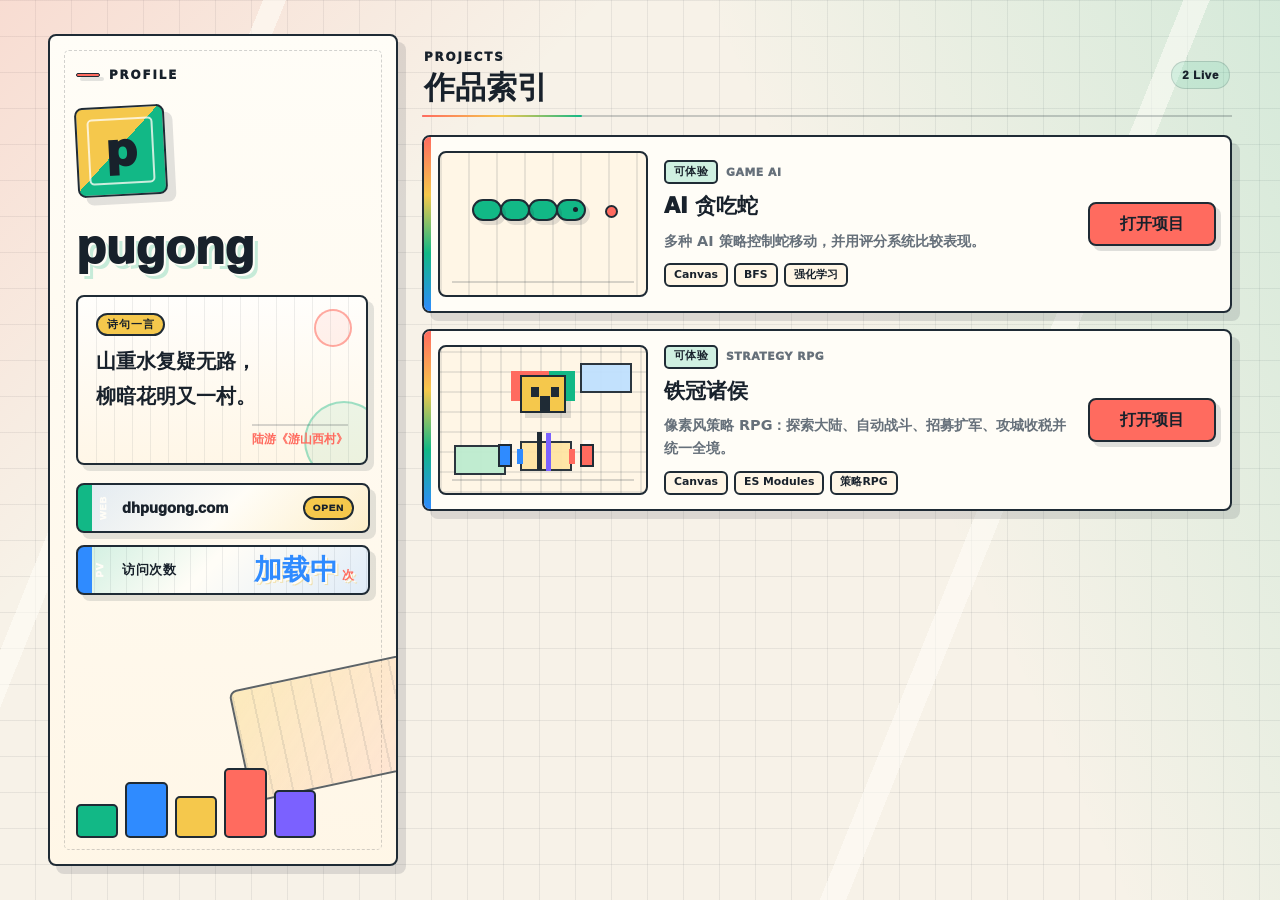
==== commit e0774f91: "202605221823" ====
--- a/index.html
+++ b/index.html
@@ -17,33 +17,34 @@
         <p class="eyebrow"><span></span>Profile</p>
         <div class="profile-mark" aria-hidden="true">p</div>
         <h1>pugong</h1>
-        <p class="hero-note">整理浏览器小游戏、Canvas 实验和网页练习的个人空间。</p>
+        <p class="hero-note daily-poem" id="daily-poem" aria-label="诗句一言">
+          <span class="poem-label">诗句一言</span>
+          <span class="poem-text">山重水复疑无路，柳暗花明又一村。</span>
+          <cite class="poem-source">陆游《游山西村》</cite>
+        </p>
         <a class="profile-link" href="https://dhpugong.com" target="_blank" rel="noopener">dhpugong.com</a>
         <div class="visit-counter" aria-label="访问次数">
           <span>访问次数</span>
-          <strong><span id="busuanzi_value_site_pv">--</span><em>次</em></strong>
-        </div>
-        <div class="profile-signal" aria-hidden="true">
-          <span></span>
-          <span></span>
-          <span></span>
-          <span></span>
-          <span></span>
+          <strong><span id="busuanzi_site_pv">加载中</span><em>次</em></strong>
         </div>
       </div>
 
-      <div class="profile-tags" aria-label="个人标签">
-        <span>Web</span>
-        <span>Canvas</span>
-        <span>Game AI</span>
-        <span>Strategy</span>
+      <div class="profile-signal" aria-hidden="true">
+        <span></span>
+        <span></span>
+        <span></span>
+        <span></span>
+        <span></span>
       </div>
     </header>
 
     <section class="projects-section" aria-labelledby="projects-title">
       <div class="section-heading">
-        <p class="eyebrow" id="projects-title">Projects</p>
-        <h2>项目入口</h2>
+        <div>
+          <p class="eyebrow" id="projects-title">Projects</p>
+          <h2>作品索引</h2>
+        </div>
+        <span class="section-count" aria-label="当前上线 2 个项目">2 Live</span>
       </div>
 
       <div class="project-grid">
@@ -150,7 +151,36 @@
       </div>
     </section>
   </main>
-  <script async src="https://busuanzi.ibruce.info/busuanzi/2.3/busuanzi.pure.mini.js"></script>
+  <script>
+    (async () => {
+      const poemElement = document.querySelector("#daily-poem");
+      if (!poemElement) return;
+
+      const textElement = poemElement.querySelector(".poem-text");
+      const sourceElement = poemElement.querySelector(".poem-source");
+
+      try {
+        poemElement.classList.add("is-loading");
+        const response = await fetch(`https://v1.jinrishici.com/all.json?_=${Date.now()}`, {
+          cache: "no-store"
+        });
+        if (!response.ok) throw new Error("Poem API request failed");
+
+        const poem = await response.json();
+        if (!poem.content) throw new Error("Poem API returned empty content");
+
+        textElement.textContent = poem.content;
+        sourceElement.textContent = poem.author && poem.origin
+          ? `${poem.author}《${poem.origin}》`
+          : poem.origin || poem.author || "古诗词一言";
+      } catch (error) {
+        console.warn(error);
+      } finally {
+        poemElement.classList.remove("is-loading");
+      }
+    })();
+  </script>
+  <script defer src="https://cdn.busuanzi.cc/busuanzi/3.6.9/busuanzi.min.js"></script>
 </body>
 
 </html>
--- a/styles.css
+++ b/styles.css
@@ -130,7 +130,7 @@
 }
 
 .hero-copy,
-.profile-tags {
+.profile-signal {
   position: relative;
   z-index: 1;
 }
@@ -182,6 +182,99 @@
   line-height: 1.72;
 }
 
+.daily-poem {
+  position: relative;
+  width: min(100%, 318px);
+  min-height: 126px;
+  margin-top: 16px;
+  display: grid;
+  gap: 9px;
+  align-content: start;
+  border: 2px solid var(--line);
+  border-radius: 8px;
+  padding: 16px 18px 15px;
+  background:
+    linear-gradient(90deg, rgba(31, 43, 53, 0.08) 1px, transparent 1px) 0 0 / 18px 18px,
+    linear-gradient(180deg, rgba(255, 255, 255, 0.72), rgba(255, 246, 230, 0.86));
+  box-shadow: 6px 6px 0 rgba(31, 43, 53, 0.12);
+  color: var(--ink);
+  overflow: hidden;
+  animation: poemSettle 520ms ease both;
+}
+
+.daily-poem::before {
+  content: "";
+  position: absolute;
+  top: 12px;
+  right: 14px;
+  width: 34px;
+  height: 34px;
+  border: 2px solid rgba(255, 107, 95, 0.72);
+  border-radius: 50%;
+  background: rgba(255, 107, 95, 0.1);
+  opacity: 0.78;
+}
+
+.daily-poem::after {
+  content: "";
+  position: absolute;
+  right: -18px;
+  bottom: -18px;
+  width: 76px;
+  height: 76px;
+  border: 2px solid rgba(18, 184, 134, 0.36);
+  border-radius: 50%;
+  background: rgba(18, 184, 134, 0.08);
+}
+
+.poem-label {
+  position: relative;
+  z-index: 1;
+  width: fit-content;
+  border: 2px solid var(--line);
+  border-radius: 999px;
+  padding: 3px 9px;
+  background: var(--lemon);
+  color: var(--ink);
+  font-family: "Trebuchet MS", "Arial Rounded MT Bold", "Microsoft YaHei UI", sans-serif;
+  font-size: 0.68rem;
+  font-weight: 950;
+  letter-spacing: 0.08em;
+  line-height: 1.2;
+}
+
+.poem-text {
+  position: relative;
+  z-index: 1;
+  color: var(--ink);
+  font-family: "STKaiti", "KaiTi", "Kaiti SC", "Songti SC", "Noto Serif SC", serif;
+  font-size: clamp(1.05rem, 2vw, 1.22rem);
+  font-weight: 700;
+  line-height: 1.78;
+  text-wrap: balance;
+}
+
+.poem-source {
+  position: relative;
+  z-index: 1;
+  justify-self: end;
+  max-width: 100%;
+  border-top: 2px solid rgba(31, 43, 53, 0.18);
+  padding-top: 5px;
+  color: var(--coral);
+  font-family: "Trebuchet MS", "Microsoft YaHei UI", sans-serif;
+  font-size: 0.76rem;
+  font-style: normal;
+  font-weight: 950;
+  line-height: 1.4;
+  text-align: right;
+  word-break: break-word;
+}
+
+.daily-poem.is-loading .poem-text {
+  opacity: 0.62;
+}
+
 .profile-mark {
   position: relative;
   width: 90px;
@@ -211,118 +304,146 @@
 }
 
 .profile-link {
-  min-height: 42px;
-  width: fit-content;
+  position: relative;
+  min-height: 50px;
+  width: min(100%, 318px);
   max-width: 100%;
-  margin-top: 22px;
-  display: inline-flex;
+  margin-top: 18px;
+  display: flex;
   align-items: center;
-  justify-content: center;
+  justify-content: space-between;
+  gap: 14px;
   border: 2px solid var(--line);
   border-radius: 8px;
-  padding: 0 14px;
-  background: var(--paper);
-  color: var(--ink);
-  font-size: 0.9rem;
-  font-weight: 950;
-  box-shadow: 5px 5px 0 rgba(31, 43, 53, 0.12);
+  padding: 0 14px 0 44px;
+  background:
+    linear-gradient(90deg, var(--mint) 0 14px, transparent 14px),
+    linear-gradient(135deg, rgba(47, 139, 255, 0.14), rgba(255, 253, 247, 0.94) 52%, rgba(245, 200, 76, 0.22));
+  color: var(--ink);
+  font-family: "Trebuchet MS", "Arial Rounded MT Bold", "Microsoft YaHei UI", sans-serif;
+  font-size: 0.92rem;
+  font-weight: 950;
+  line-height: 1;
+  text-decoration: none;
+  box-shadow: 6px 6px 0 rgba(31, 43, 53, 0.12);
+  overflow: hidden;
   transition:
     transform 150ms ease,
     box-shadow 150ms ease,
     background 150ms ease;
 }
 
+.profile-link::before {
+  content: "WEB";
+  position: absolute;
+  left: 14px;
+  top: 50%;
+  transform: translateY(-50%) rotate(-90deg);
+  color: var(--paper);
+  font-size: 0.58rem;
+  font-weight: 950;
+  letter-spacing: 0.08em;
+}
+
 .profile-link::after {
-  content: ">";
-  margin-left: 10px;
-  color: var(--coral);
-  font-family: ui-monospace, "SFMono-Regular", Consolas, monospace;
+  content: "OPEN";
+  flex: 0 0 auto;
+  border: 2px solid var(--line);
+  border-radius: 999px;
+  padding: 5px 8px;
+  background: var(--lemon);
+  color: var(--ink);
+  font-size: 0.62rem;
+  font-weight: 950;
+  letter-spacing: 0.08em;
 }
 
 .profile-link:hover,
 .profile-link:focus-visible {
   transform: translate(-2px, -2px);
-  background: #fff8dc;
-  box-shadow: 8px 8px 0 rgba(31, 43, 53, 0.14);
+  background:
+    linear-gradient(90deg, var(--coral) 0 14px, transparent 14px),
+    linear-gradient(135deg, rgba(245, 200, 76, 0.3), rgba(255, 253, 247, 0.96) 48%, rgba(18, 184, 134, 0.18));
+  box-shadow: 9px 9px 0 rgba(31, 43, 53, 0.14);
 }
 
 .visit-counter {
-  width: min(100%, 248px);
-  min-height: 74px;
-  margin-top: 18px;
-  display: grid;
-  grid-template-columns: minmax(0, 1fr) auto;
+  position: relative;
+  width: min(100%, 318px);
+  min-height: 50px;
+  margin-top: 12px;
+  display: flex;
   align-items: center;
+  justify-content: space-between;
   gap: 14px;
   border: 2px solid var(--line);
   border-radius: 8px;
-  padding: 12px 14px;
+  padding: 0 14px;
   background:
-    linear-gradient(135deg, rgba(18, 184, 134, 0.18), transparent 48%),
-    linear-gradient(315deg, rgba(245, 200, 76, 0.32), transparent 54%),
+    linear-gradient(90deg, var(--sky) 0 14px, transparent 14px),
+    linear-gradient(90deg, rgba(31, 43, 53, 0.08) 1px, transparent 1px) 0 0 / 16px 16px,
+    linear-gradient(135deg, rgba(18, 184, 134, 0.2), transparent 44%),
+    linear-gradient(315deg, rgba(47, 139, 255, 0.15), transparent 54%),
     var(--paper);
-  box-shadow: 5px 5px 0 rgba(31, 43, 53, 0.12);
+  box-shadow: 6px 6px 0 rgba(31, 43, 53, 0.12);
+  overflow: hidden;
+}
+
+.visit-counter::after {
+  content: "PV";
+  position: absolute;
+  left: 14px;
+  top: 50%;
+  transform: translateY(-50%) rotate(-90deg);
+  color: var(--paper);
+  font-size: 0.58rem;
+  font-weight: 950;
+  letter-spacing: 0.08em;
 }
 
 .visit-counter > span {
-  color: var(--muted);
-  font-size: 0.76rem;
-  font-weight: 950;
-  letter-spacing: 0.08em;
-  text-transform: uppercase;
+  position: relative;
+  z-index: 1;
+  flex: 0 0 auto;
+  width: fit-content;
+  padding-left: 30px;
+  color: var(--ink);
+  font-family: "Trebuchet MS", "Arial Rounded MT Bold", "Microsoft YaHei UI", sans-serif;
+  font-size: 0.82rem;
+  font-weight: 950;
+  letter-spacing: 0.04em;
 }
 
 .visit-counter strong {
-  min-width: 72px;
+  position: relative;
+  z-index: 1;
+  min-width: 0;
   display: inline-flex;
   align-items: baseline;
   justify-content: flex-end;
   gap: 4px;
+  color: var(--sky);
+  font-family: "Trebuchet MS", "Arial Black", Arial, sans-serif;
+  font-size: clamp(1.35rem, 2.6vw, 1.72rem);
+  font-weight: 950;
+  line-height: 1;
+  text-shadow:
+    2px 2px 0 var(--paper),
+    3px 3px 0 rgba(245, 200, 76, 0.42);
+  white-space: nowrap;
+}
+
+.visit-counter em {
   color: var(--coral);
-  font-family: "Trebuchet MS", "Arial Black", Arial, sans-serif;
-  font-size: clamp(1.45rem, 3vw, 1.95rem);
-  font-weight: 950;
-  line-height: 1;
-  text-shadow: 2px 2px 0 rgba(255, 253, 247, 0.95);
-  white-space: nowrap;
-}
-
-.visit-counter em {
-  color: var(--ink);
   font-family: inherit;
-  font-size: 0.72rem;
+  font-size: 0.78rem;
   font-style: normal;
   font-weight: 950;
-}
-
-.profile-tags {
-  margin-top: auto;
-  display: flex;
-  flex-wrap: wrap;
-  gap: 8px;
-}
-
-.profile-tags span {
-  min-height: 32px;
-  display: inline-flex;
-  align-items: center;
-  border: 2px solid var(--line);
-  border-radius: 8px;
-  padding: 0 10px;
-  background: var(--paper);
-  color: var(--ink);
-  font-size: 0.74rem;
-  font-weight: 950;
-  line-height: 1;
-}
-
-.profile-tags span:nth-child(2n) {
-  background: rgba(245, 200, 76, 0.38);
 }
 
 .profile-signal {
   width: min(100%, 240px);
-  margin-top: 32px;
+  margin-top: auto;
   display: grid;
   grid-template-columns: repeat(5, 1fr);
   align-items: end;
@@ -373,25 +494,64 @@
 }
 
 .section-heading {
-  min-height: 92px;
-  padding: 18px 20px;
-  border: 2px solid var(--line);
-  border-radius: 8px;
-  background:
-    linear-gradient(110deg, rgba(255, 253, 247, 0.96), rgba(255, 246, 230, 0.9));
-  box-shadow: var(--shadow);
+  position: relative;
+  min-height: 62px;
+  padding: 4px 2px 10px;
+  display: flex;
+  align-items: center;
+  justify-content: space-between;
+  gap: 14px;
+  border-bottom: 2px solid rgba(31, 43, 53, 0.22);
+}
+
+.section-heading::after {
+  content: "";
+  position: absolute;
+  left: 0;
+  bottom: -2px;
+  width: min(160px, 42%);
+  height: 2px;
+  border-radius: 999px;
+  background: linear-gradient(90deg, var(--coral), var(--lemon), var(--mint));
+}
+
+.section-heading > * {
+  position: relative;
+  z-index: 1;
 }
 
 .section-heading .eyebrow {
-  margin-bottom: 8px;
+  margin-bottom: 7px;
 }
 
 h2 {
   color: var(--ink);
-  font-size: clamp(1.7rem, 3vw, 2.35rem);
+  font-family:
+    "Microsoft YaHei UI", "PingFang SC", "Hiragino Sans GB", "Trebuchet MS",
+    sans-serif;
+  font-size: clamp(1.45rem, 2.6vw, 1.95rem);
   font-weight: 950;
   letter-spacing: 0;
   line-height: 1.08;
+}
+
+.section-count {
+  position: relative;
+  z-index: 1;
+  flex: 0 0 auto;
+  min-height: 28px;
+  display: inline-flex;
+  align-items: center;
+  border: 1px solid rgba(31, 43, 53, 0.16);
+  border-radius: 999px;
+  padding: 0 10px;
+  background: rgba(18, 184, 134, 0.12);
+  color: var(--ink);
+  font-family: "Trebuchet MS", "Arial Rounded MT Bold", "Microsoft YaHei UI", sans-serif;
+  font-size: 0.72rem;
+  font-weight: 950;
+  letter-spacing: 0.06em;
+  white-space: nowrap;
 }
 
 .project-grid {
@@ -937,6 +1097,18 @@
   }
 }
 
+@keyframes poemSettle {
+  from {
+    opacity: 0;
+    transform: translateY(8px) rotate(-0.8deg);
+  }
+
+  to {
+    opacity: 1;
+    transform: translateY(0) rotate(0);
+  }
+}
+
 @keyframes signalLift {
   0%,
   100% {
@@ -1000,10 +1172,6 @@
     max-width: 560px;
   }
 
-  .profile-tags {
-    max-width: 620px;
-  }
-
   .profile-signal {
     max-width: 320px;
   }
@@ -1027,8 +1195,14 @@
     padding: 22px;
   }
 
-  .profile-tags {
-    margin-top: 22px;
+  .section-heading {
+    min-height: 0;
+    align-items: center;
+    padding: 2px 0 10px;
+  }
+
+  .section-count {
+    min-height: 28px;
   }
 
   .profile-signal {
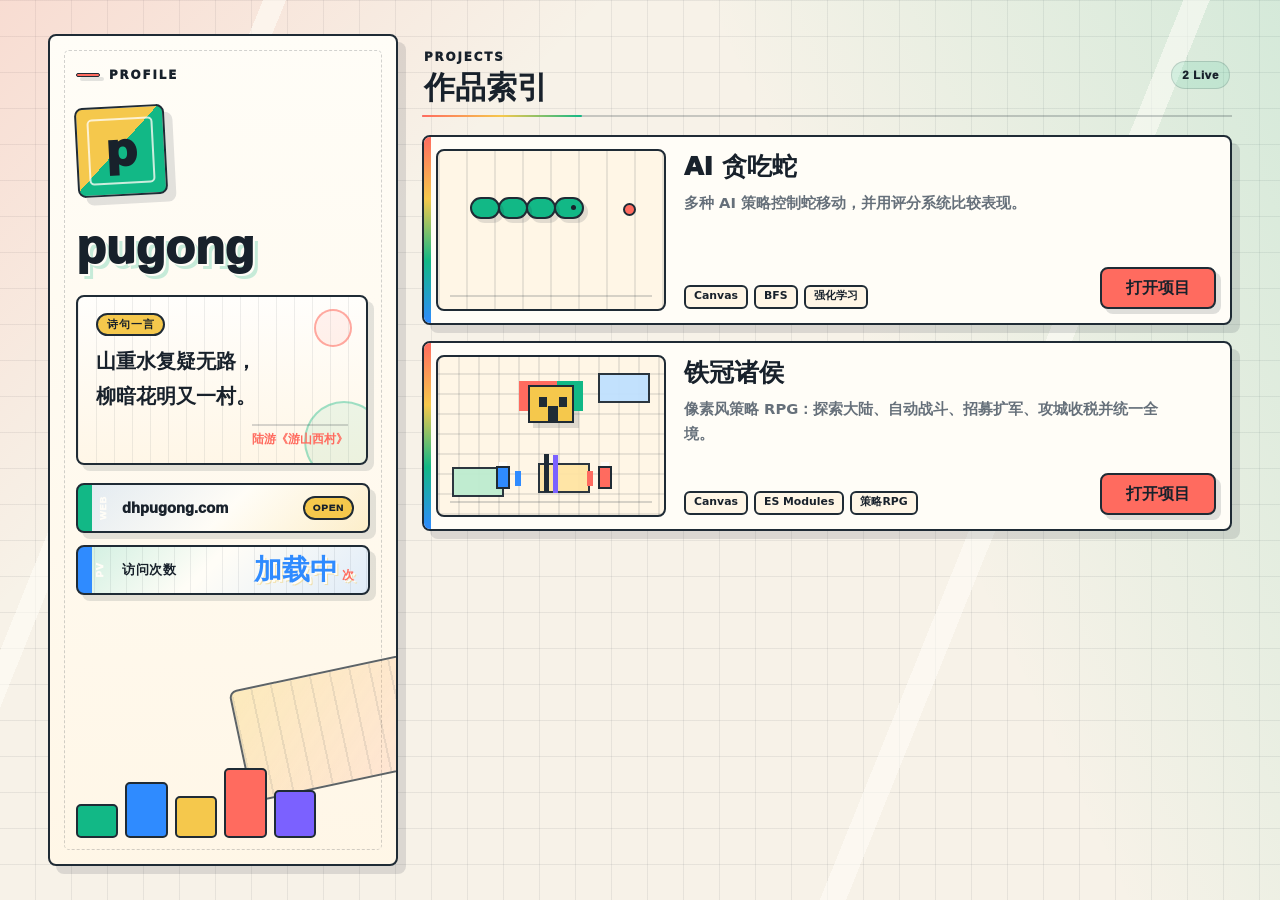
==== commit 5cf3803c: "202605221831" ====
--- a/index.html
+++ b/index.html
@@ -57,19 +57,19 @@
             <span class="food-dot"></span>
           </div>
           <div class="project-content">
-            <div class="card-topline">
-              <span class="status ready">可体验</span>
-              <span class="project-type">Game AI</span>
+            <div class="project-copy">
+              <h3>AI 贪吃蛇</h3>
+              <p>多种 AI 策略控制蛇移动，并用评分系统比较表现。</p>
             </div>
-            <h3>AI 贪吃蛇</h3>
-            <p>多种 AI 策略控制蛇移动，并用评分系统比较表现。</p>
-            <div class="tag-list" aria-label="技术标签">
-              <span>Canvas</span>
-              <span>BFS</span>
-              <span>强化学习</span>
+            <div class="project-footer">
+              <div class="tag-list" aria-label="技术标签">
+                <span>Canvas</span>
+                <span>BFS</span>
+                <span>强化学习</span>
+              </div>
+              <a class="card-action" href="snake/">打开项目</a>
             </div>
           </div>
-          <a class="card-action" href="snake/">打开项目</a>
         </article>
 
         <article class="project-card featured">
@@ -83,19 +83,19 @@
             <span class="rpg-banner"></span>
           </div>
           <div class="project-content">
-            <div class="card-topline">
-              <span class="status ready">可体验</span>
-              <span class="project-type">Strategy RPG</span>
+            <div class="project-copy">
+              <h3>铁冠诸侯</h3>
+              <p>像素风策略 RPG：探索大陆、自动战斗、招募扩军、攻城收税并统一全境。</p>
             </div>
-            <h3>铁冠诸侯</h3>
-            <p>像素风策略 RPG：探索大陆、自动战斗、招募扩军、攻城收税并统一全境。</p>
-            <div class="tag-list" aria-label="技术标签">
-              <span>Canvas</span>
-              <span>ES Modules</span>
-              <span>策略RPG</span>
+            <div class="project-footer">
+              <div class="tag-list" aria-label="技术标签">
+                <span>Canvas</span>
+                <span>ES Modules</span>
+                <span>策略RPG</span>
+              </div>
+              <a class="card-action" href="strategy-rpg/">打开项目</a>
             </div>
           </div>
-          <a class="card-action" href="strategy-rpg/">打开项目</a>
         </article>
 
         <article class="project-card" hidden>
@@ -110,18 +110,18 @@
             <span class="loss-curve"></span>
           </div>
           <div class="project-content">
-            <div class="card-topline">
-              <span class="status planned">计划中</span>
-              <span class="project-type">Deep Learning</span>
+            <div class="project-copy">
+              <h3>神经网络 Playground</h3>
+              <p>观察参数调整后分类边界与损失曲线的变化。</p>
             </div>
-            <h3>神经网络 Playground</h3>
-            <p>观察参数调整后分类边界与损失曲线的变化。</p>
-            <div class="tag-list" aria-label="技术标签">
-              <span>神经网络</span>
-              <span>训练可视化</span>
+            <div class="project-footer">
+              <div class="tag-list" aria-label="技术标签">
+                <span>神经网络</span>
+                <span>训练可视化</span>
+              </div>
+              <span class="card-action disabled" aria-disabled="true">计划中</span>
             </div>
           </div>
-          <span class="card-action disabled" aria-disabled="true">计划中</span>
         </article>
 
         <article class="project-card" hidden>
@@ -135,18 +135,18 @@
             <span class="policy-arrow arrow-b"></span>
           </div>
           <div class="project-content">
-            <div class="card-topline">
-              <span class="status planned">计划中</span>
-              <span class="project-type">RL</span>
+            <div class="project-copy">
+              <h3>强化学习迷宫</h3>
+              <p>展示智能体通过奖励、探索和策略迭代学习路径。</p>
             </div>
-            <h3>强化学习迷宫</h3>
-            <p>展示智能体通过奖励、探索和策略迭代学习路径。</p>
-            <div class="tag-list" aria-label="技术标签">
-              <span>Q-learning</span>
-              <span>策略迭代</span>
+            <div class="project-footer">
+              <div class="tag-list" aria-label="技术标签">
+                <span>Q-learning</span>
+                <span>策略迭代</span>
+              </div>
+              <span class="card-action disabled" aria-disabled="true">计划中</span>
             </div>
           </div>
-          <span class="card-action disabled" aria-disabled="true">计划中</span>
         </article>
       </div>
     </section>
--- a/styles.css
+++ b/styles.css
@@ -563,12 +563,12 @@
 .project-card {
   position: relative;
   overflow: hidden;
-  min-height: 174px;
-  padding: 14px;
+  min-height: 188px;
+  padding: 12px;
   display: grid;
-  grid-template-columns: minmax(156px, 210px) minmax(0, 1fr) 128px;
+  grid-template-columns: minmax(176px, 230px) minmax(0, 1fr);
   align-items: stretch;
-  gap: 16px;
+  gap: 18px;
   border: 2px solid var(--line);
   border-radius: 8px;
   background: var(--paper);
@@ -601,7 +601,7 @@
 }
 
 .project-visual {
-  min-height: 146px;
+  min-height: 162px;
   position: relative;
   overflow: hidden;
   border: 2px solid var(--line);
@@ -623,8 +623,24 @@
 .project-content {
   min-width: 0;
   display: grid;
-  align-content: center;
+  grid-template-rows: minmax(0, 1fr) auto;
+  gap: 16px;
+  padding: 4px 2px 2px 0;
+}
+
+.project-copy {
+  min-width: 0;
+  display: grid;
+  align-content: start;
   gap: 10px;
+}
+
+.project-footer {
+  min-width: 0;
+  display: grid;
+  grid-template-columns: minmax(0, 1fr) auto;
+  align-items: end;
+  gap: 12px;
 }
 
 .snake-segment {
@@ -957,59 +973,19 @@
   transform: rotate(-6deg);
 }
 
-.card-topline {
-  display: flex;
-  align-items: center;
-  justify-content: flex-start;
-  flex-wrap: wrap;
-  gap: 8px;
-}
-
-.status {
-  min-height: 24px;
-  display: inline-flex;
-  align-items: center;
-  border: 2px solid var(--line);
-  border-radius: 5px;
-  padding: 0 8px;
-  font-size: 0.68rem;
-  font-weight: 950;
-  line-height: 1;
-  letter-spacing: 0.03em;
-}
-
-.status.ready {
-  background: rgba(18, 184, 134, 0.2);
-  color: var(--ink);
-}
-
-.status.planned {
-  background: rgba(47, 139, 255, 0.18);
-  color: var(--ink);
-}
-
-.project-type {
-  display: block;
+h3 {
+  color: var(--ink);
+  font-size: clamp(1.32rem, 2.2vw, 1.58rem);
+  font-weight: 950;
+  line-height: 1.12;
+}
+
+.project-card p {
+  max-width: 48ch;
   color: var(--muted);
-  font-size: 0.68rem;
-  font-weight: 950;
-  letter-spacing: 0.05em;
-  text-transform: uppercase;
-  overflow-wrap: anywhere;
-}
-
-h3 {
-  color: var(--ink);
-  font-size: 1.3rem;
-  font-weight: 950;
-  line-height: 1.22;
-}
-
-.project-card p {
-  color: var(--muted);
-  font-size: 0.9rem;
+  font-size: 0.92rem;
   font-weight: 650;
-  line-height: 1.62;
+  line-height: 1.68;
   overflow-wrap: anywhere;
 }
 
@@ -1043,9 +1019,9 @@
 }
 
 .card-action {
-  width: 100%;
-  min-height: 44px;
-  margin: auto 0;
+  min-width: 116px;
+  min-height: 42px;
+  margin: 0;
   padding: 0 14px;
   display: inline-flex;
   align-items: center;
@@ -1177,7 +1153,7 @@
   }
 
   .project-card {
-    grid-template-columns: minmax(150px, 190px) minmax(0, 1fr) 116px;
+    grid-template-columns: minmax(150px, 190px) minmax(0, 1fr);
   }
 }
 
@@ -1212,14 +1188,24 @@
   .project-card {
     min-height: 0;
     grid-template-columns: 1fr;
-    gap: 12px;
+    gap: 14px;
   }
 
   .project-visual {
     min-height: 128px;
   }
 
+  .project-content {
+    gap: 14px;
+    padding: 0;
+  }
+
+  .project-footer {
+    grid-template-columns: 1fr;
+    align-items: stretch;
+  }
+
   .card-action {
-    margin: 0;
-  }
-}
+    width: 100%;
+  }
+}
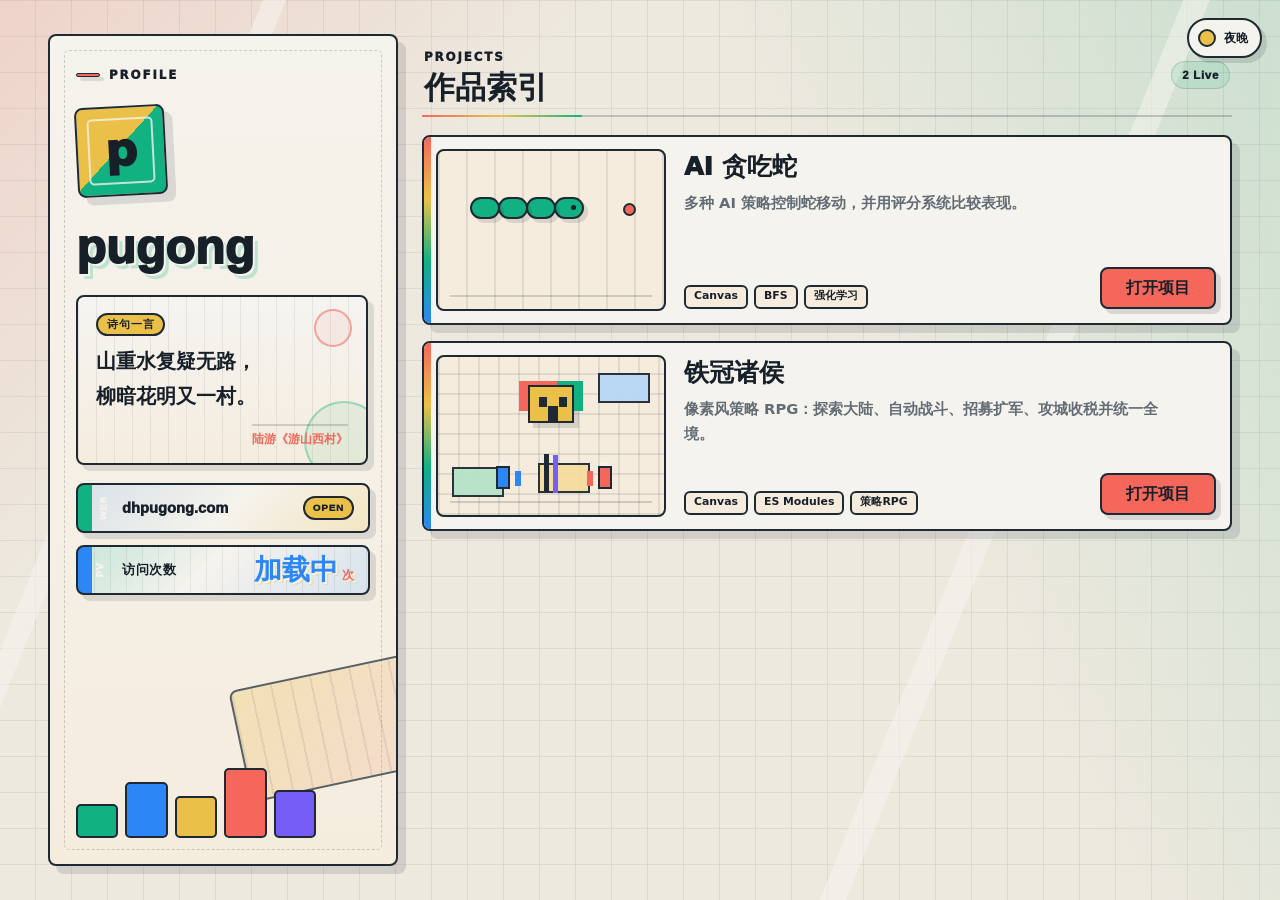
==== commit 096d4f48: "202605221920" ====
--- a/index.html
+++ b/index.html
@@ -6,11 +6,27 @@
   <meta name="viewport" content="width=device-width, initial-scale=1" />
   <title>导航页</title>
   <meta name="description" content="导航页" />
+  <script>
+    (() => {
+      let storedTheme = null;
+      try {
+        storedTheme = localStorage.getItem("pugong-theme");
+      } catch (error) {
+        storedTheme = null;
+      }
+      const prefersDark = window.matchMedia("(prefers-color-scheme: dark)").matches;
+      document.documentElement.dataset.theme = storedTheme || (prefersDark ? "night" : "day");
+    })();
+  </script>
   <link rel="stylesheet" href="styles.css" />
   <link rel="icon" href="favicon.svg" type="image/svg+xml" />
 </head>
 
 <body>
+  <button class="theme-toggle" type="button" aria-label="切换夜晚主题" aria-pressed="false">
+    <span class="theme-toggle-icon" aria-hidden="true"></span>
+    <span class="theme-toggle-text">夜晚</span>
+  </button>
   <main class="site-shell" aria-label="导航页">
     <header class="hero" aria-label="个人名片">
       <div class="hero-copy">
@@ -152,6 +168,36 @@
     </section>
   </main>
   <script>
+    (() => {
+      const themeButton = document.querySelector(".theme-toggle");
+      if (!themeButton) return;
+
+      const themeText = themeButton.querySelector(".theme-toggle-text");
+      const initialTheme = document.documentElement.dataset.theme || "day";
+
+      const setTheme = (theme) => {
+        const isNight = theme === "night";
+        document.documentElement.dataset.theme = theme;
+        document.body.dataset.theme = theme;
+        themeButton.setAttribute("aria-pressed", String(isNight));
+        themeButton.setAttribute("aria-label", isNight ? "切换白天主题" : "切换夜晚主题");
+        themeText.textContent = isNight ? "白天" : "夜晚";
+      };
+
+      setTheme(initialTheme);
+
+      themeButton.addEventListener("click", () => {
+        const nextTheme = document.body.dataset.theme === "night" ? "day" : "night";
+        try {
+          localStorage.setItem("pugong-theme", nextTheme);
+        } catch (error) {
+          console.warn(error);
+        }
+        setTheme(nextTheme);
+      });
+    })();
+  </script>
+  <script>
     (async () => {
       const poemElement = document.querySelector("#daily-poem");
       if (!poemElement) return;
--- a/styles.css
+++ b/styles.css
@@ -13,6 +13,32 @@
   --lemon: #f5c84c;
   --plum: #7b61ff;
   --shadow: 8px 8px 0 rgba(31, 43, 53, 0.13);
+  --button-shadow: 5px 5px 0 rgba(31, 43, 53, 0.14);
+  --screen-dim: rgba(0, 0, 0, 0.04);
+  --grid-line: rgba(31, 43, 53, 0.08);
+  --soft-panel: rgba(255, 253, 247, 0.74);
+}
+
+html[data-theme="night"],
+body[data-theme="night"] {
+  color-scheme: dark;
+  --bg: #0f141b;
+  --paper: #171e27;
+  --paper-soft: #111820;
+  --ink: #e8edf2;
+  --muted: #8e9aa8;
+  --line: #334252;
+  --line-soft: rgba(129, 149, 170, 0.16);
+  --coral: #c86f69;
+  --mint: #42b487;
+  --sky: #5d8fcb;
+  --lemon: #b99a47;
+  --plum: #8d7bd8;
+  --shadow: 8px 8px 0 rgba(0, 0, 0, 0.32);
+  --button-shadow: 5px 5px 0 rgba(0, 0, 0, 0.28);
+  --screen-dim: transparent;
+  --grid-line: rgba(136, 154, 174, 0.08);
+  --soft-panel: rgba(255, 255, 255, 0.04);
 }
 
 * {
@@ -41,6 +67,9 @@
   font-family:
     "Inter", "Microsoft YaHei", "PingFang SC", "Noto Sans SC",
     ui-sans-serif, system-ui, sans-serif;
+  transition:
+    background-color 180ms ease,
+    color 180ms ease;
 }
 
 body::before {
@@ -52,6 +81,94 @@
     linear-gradient(112deg, transparent 0 16%, rgba(255, 253, 247, 0.76) 16% 17.4%, transparent 17.4% 100%),
     linear-gradient(112deg, transparent 0 72%, rgba(255, 253, 247, 0.72) 72% 73.6%, transparent 73.6% 100%);
   opacity: 0.78;
+}
+
+html[data-theme="night"] body::before,
+body[data-theme="night"]::before {
+  opacity: 1;
+}
+
+body::after {
+  content: "";
+  position: fixed;
+  inset: 0;
+  z-index: 100;
+  pointer-events: none;
+  background: var(--screen-dim);
+}
+
+html[data-theme="night"] body::after,
+body[data-theme="night"]::after {
+  display: none;
+}
+
+.theme-toggle {
+  position: fixed;
+  z-index: 20;
+  top: 18px;
+  right: 18px;
+  min-height: 40px;
+  display: inline-flex;
+  align-items: center;
+  gap: 8px;
+  border: 2px solid var(--line);
+  border-radius: 999px;
+  padding: 0 12px 0 9px;
+  background: var(--paper);
+  color: var(--ink);
+  box-shadow: var(--button-shadow);
+  cursor: pointer;
+  font: inherit;
+  font-size: 0.78rem;
+  font-weight: 950;
+  line-height: 1;
+  transition:
+    transform 150ms ease,
+    box-shadow 150ms ease,
+    background 180ms ease,
+    color 180ms ease,
+    border-color 180ms ease;
+}
+
+.theme-toggle:hover,
+.theme-toggle:focus-visible {
+  transform: translate(-2px, -2px);
+  box-shadow: var(--shadow);
+}
+
+.theme-toggle-icon {
+  position: relative;
+  width: 18px;
+  height: 18px;
+  border: 2px solid var(--line);
+  border-radius: 50%;
+  background: var(--lemon);
+}
+
+.theme-toggle-icon::after {
+  content: "";
+  position: absolute;
+  inset: -2px -7px -2px auto;
+  width: 18px;
+  border-radius: 50%;
+  background: var(--paper);
+  opacity: 0;
+  transform: translateX(5px);
+  transition:
+    opacity 180ms ease,
+    transform 180ms ease,
+    background 180ms ease;
+}
+
+html[data-theme="night"] .theme-toggle-icon,
+body[data-theme="night"] .theme-toggle-icon {
+  background: var(--sky);
+}
+
+html[data-theme="night"] .theme-toggle-icon::after,
+body[data-theme="night"] .theme-toggle-icon::after {
+  opacity: 1;
+  transform: translateX(0);
 }
 
 a {
@@ -401,7 +518,7 @@
   letter-spacing: 0.08em;
 }
 
-.visit-counter > span {
+.visit-counter>span {
   position: relative;
   z-index: 1;
   flex: 0 0 auto;
@@ -515,7 +632,7 @@
   background: linear-gradient(90deg, var(--coral), var(--lemon), var(--mint));
 }
 
-.section-heading > * {
+.section-heading>* {
   position: relative;
   z-index: 1;
 }
@@ -1061,6 +1178,137 @@
   cursor: default;
 }
 
+html[data-theme="night"] .hero,
+html[data-theme="night"] .project-card,
+body[data-theme="night"] .hero,
+body[data-theme="night"] .project-card {
+  background:
+    linear-gradient(180deg, rgba(255, 255, 255, 0.035), transparent 46%),
+    var(--paper);
+}
+
+html[data-theme="night"] .daily-poem,
+html[data-theme="night"] .profile-link,
+html[data-theme="night"] .visit-counter,
+html[data-theme="night"] .project-visual,
+html[data-theme="night"] .tag-list span,
+body[data-theme="night"] .daily-poem,
+body[data-theme="night"] .profile-link,
+body[data-theme="night"] .visit-counter,
+body[data-theme="night"] .project-visual,
+body[data-theme="night"] .tag-list span {
+  background-color: var(--paper-soft);
+}
+
+html[data-theme="night"] .daily-poem,
+body[data-theme="night"] .daily-poem {
+  background:
+    linear-gradient(90deg, var(--grid-line) 1px, transparent 1px) 0 0 / 18px 18px,
+    linear-gradient(180deg, #1b2430, #141b24);
+}
+
+html[data-theme="night"] .profile-link,
+body[data-theme="night"] .profile-link {
+  background:
+    linear-gradient(90deg, color-mix(in srgb, var(--mint) 72%, #111820) 0 14px, transparent 14px),
+    linear-gradient(135deg, rgba(93, 143, 203, 0.12), #17202b 52%, rgba(185, 154, 71, 0.08));
+}
+
+html[data-theme="night"] .profile-link:hover,
+html[data-theme="night"] .profile-link:focus-visible,
+body[data-theme="night"] .profile-link:hover,
+body[data-theme="night"] .profile-link:focus-visible {
+  background:
+    linear-gradient(90deg, color-mix(in srgb, var(--coral) 70%, #111820) 0 14px, transparent 14px),
+    linear-gradient(135deg, rgba(185, 154, 71, 0.12), #1b2531 48%, rgba(66, 180, 135, 0.1));
+}
+
+html[data-theme="night"] .visit-counter,
+body[data-theme="night"] .visit-counter {
+  background:
+    linear-gradient(90deg, color-mix(in srgb, var(--sky) 70%, #111820) 0 14px, transparent 14px),
+    linear-gradient(90deg, var(--grid-line) 1px, transparent 1px) 0 0 / 16px 16px,
+    linear-gradient(135deg, rgba(66, 180, 135, 0.12), transparent 44%),
+    #151d27;
+}
+
+html[data-theme="night"] .project-visual,
+html[data-theme="night"] .rpg-visual,
+body[data-theme="night"] .project-visual,
+body[data-theme="night"] .rpg-visual {
+  background:
+    repeating-linear-gradient(90deg, var(--grid-line) 0 2px, transparent 2px 28px),
+    #111820;
+}
+
+html[data-theme="night"] .rpg-visual,
+body[data-theme="night"] .rpg-visual {
+  background:
+    repeating-linear-gradient(0deg, var(--grid-line) 0 2px, transparent 2px 20px),
+    repeating-linear-gradient(90deg, var(--grid-line) 0 2px, transparent 2px 20px),
+    #111820;
+}
+
+html[data-theme="night"] .project-card:hover,
+html[data-theme="night"] .project-card:focus-within,
+body[data-theme="night"] .project-card:hover,
+body[data-theme="night"] .project-card:focus-within {
+  background: #1b2430;
+}
+
+html[data-theme="night"] .profile-mark,
+body[data-theme="night"] .profile-mark {
+  background:
+    linear-gradient(135deg, color-mix(in srgb, var(--lemon) 68%, #121820) 0 47%, color-mix(in srgb, var(--mint) 64%, #121820) 47% 100%);
+}
+
+html[data-theme="night"] .profile-mark::after,
+body[data-theme="night"] .profile-mark::after {
+  border-color: rgba(255, 255, 255, 0.12);
+}
+
+html[data-theme="night"] .profile-signal span,
+html[data-theme="night"] .snake-segment,
+html[data-theme="night"] .rpg-castle,
+html[data-theme="night"] .rpg-hero,
+html[data-theme="night"] .rpg-enemy,
+html[data-theme="night"] .food-dot,
+html[data-theme="night"] .reward-dot,
+html[data-theme="night"] .agent-dot,
+html[data-theme="night"] .network-node,
+body[data-theme="night"] .profile-signal span,
+body[data-theme="night"] .snake-segment,
+body[data-theme="night"] .rpg-castle,
+body[data-theme="night"] .rpg-hero,
+body[data-theme="night"] .rpg-enemy,
+body[data-theme="night"] .food-dot,
+body[data-theme="night"] .reward-dot,
+body[data-theme="night"] .agent-dot,
+body[data-theme="night"] .network-node {
+  filter: saturate(0.78) brightness(0.9);
+}
+
+html[data-theme="night"] .card-action,
+body[data-theme="night"] .card-action {
+  color: #121820;
+  background: color-mix(in srgb, var(--coral) 76%, var(--paper));
+}
+
+html[data-theme="night"] .card-action:not(.disabled):hover,
+html[data-theme="night"] .card-action:not(.disabled):focus-visible,
+body[data-theme="night"] .card-action:not(.disabled):hover,
+body[data-theme="night"] .card-action:not(.disabled):focus-visible {
+  background: color-mix(in srgb, var(--lemon) 72%, var(--paper));
+}
+
+html[data-theme="night"] .card-action.disabled,
+body[data-theme="night"] .card-action.disabled {
+  color: var(--muted);
+  background:
+    repeating-linear-gradient(135deg, rgba(255, 255, 255, 0.045) 0 6px, transparent 6px 12px),
+    #121820;
+}
+
 @keyframes riseIn {
   from {
     opacity: 0;
@@ -1086,6 +1334,7 @@
 }
 
 @keyframes signalLift {
+
   0%,
   100% {
     transform: scaleY(0.74);
@@ -1099,6 +1348,7 @@
 }
 
 @keyframes foodPulse {
+
   0%,
   100% {
     transform: scale(1);
@@ -1110,6 +1360,7 @@
 }
 
 @keyframes bannerWave {
+
   0%,
   100% {
     transform: skewY(0deg);
@@ -1121,6 +1372,7 @@
 }
 
 @media (prefers-reduced-motion: reduce) {
+
   *,
   *::before,
   *::after {
@@ -1158,6 +1410,14 @@
 }
 
 @media (max-width: 720px) {
+  .theme-toggle {
+    top: 12px;
+    right: 12px;
+    min-height: 36px;
+    padding-right: 10px;
+    font-size: 0.72rem;
+  }
+
   .site-shell {
     padding: 18px 14px 28px;
     gap: 18px;
@@ -1208,4 +1468,4 @@
   .card-action {
     width: 100%;
   }
-}
+}
